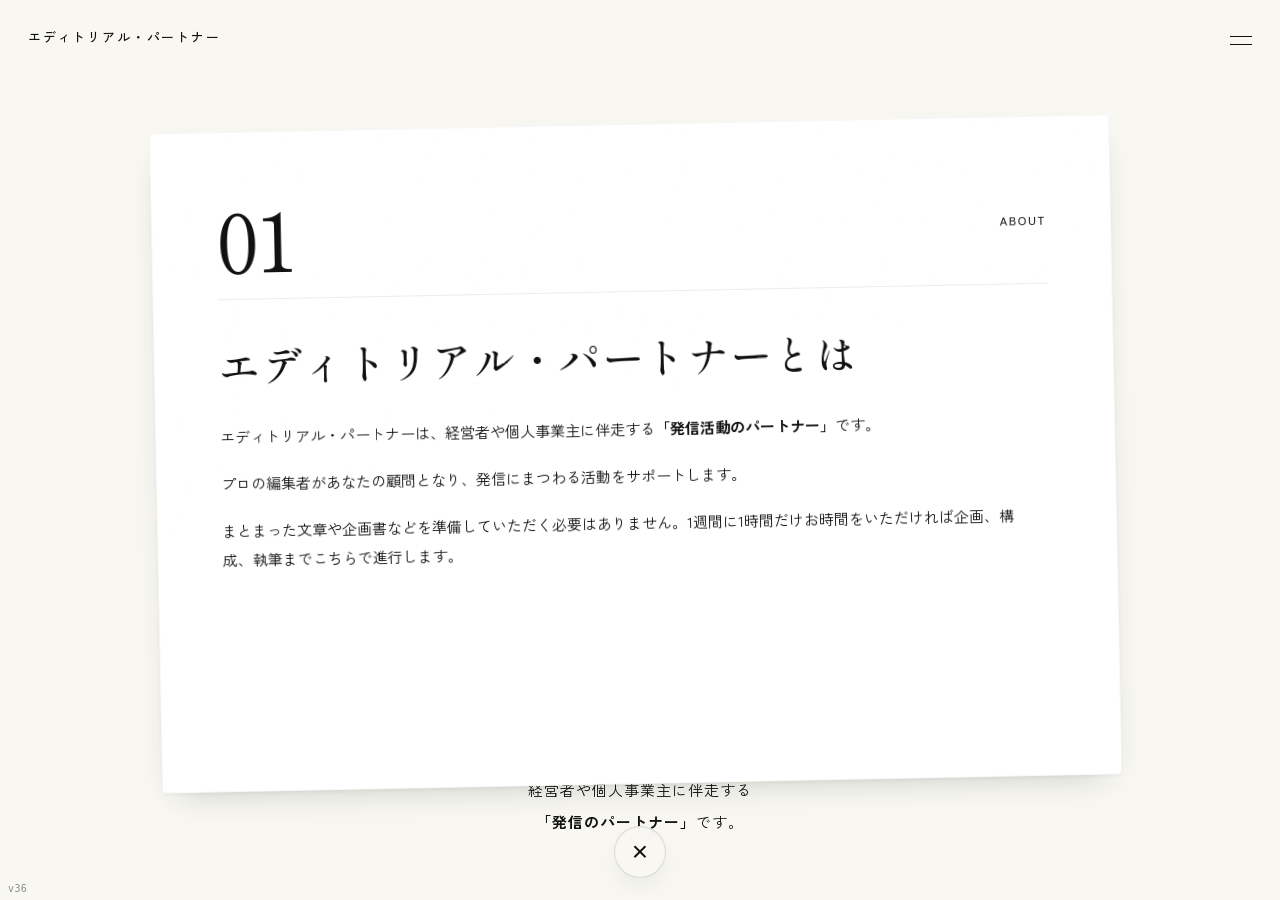
==== index.html @ 1ed0cf38 "Publish the editorial partner site." ====
<!doctype html>
<html lang="ja">
  <head>
    <meta charset="UTF-8" />
    <link rel="icon" type="image/svg+xml" href="./favicon.svg" />
    <meta name="viewport" content="width=device-width, initial-scale=1.0" />
    <meta
      name="description"
      content="エディトリアル・パートナーは、経営者や個人事業主に伴走する発信のパートナーです。企画・構成・執筆まで一緒に進め、ご自身の名義で公開できる記事原稿をつくります。"
    />
    <meta property="og:title" content="エディトリアル・パートナー by 山本勇磨" />
    <meta property="og:site_name" content="エディトリアル・パートナー by 山本勇磨" />
    <meta
      property="og:description"
      content="あなたの視点、あなたの言葉で。エディトリアル・パートナーは、経営者や個人事業主に伴走する発信のパートナーです。"
    />
    <meta property="og:type" content="website" />
    <meta property="og:url" content="https://ymmtyum.github.io/editorial-partner/" />
    <meta property="og:image" content="https://ymmtyum.github.io/editorial-partner/og.png" />
    <meta property="og:image:width" content="1200" />
    <meta property="og:image:height" content="630" />
    <meta name="twitter:card" content="summary_large_image" />
    <link rel="canonical" href="https://ymmtyum.github.io/editorial-partner/" />
    <title>エディトリアル・パートナー by 山本勇磨</title>
    <script>document.documentElement.classList.add("js")</script>
    <link rel="preconnect" href="https://fonts.googleapis.com" />
    <link rel="preconnect" href="https://fonts.gstatic.com" crossorigin />
    <link
      href="https://fonts.googleapis.com/css2?family=Shippori+Mincho:wght@500;600;700&family=Zen+Kaku+Gothic+New:wght@400;500;700&display=swap"
      rel="stylesheet"
    />
    <link rel="stylesheet" href="./styles.css?v=36" />
  </head>
  <body>
    <p class="hero-brand">エディトリアル・パートナー</p>
    <button class="menu-toggle" type="button" aria-label="メニューを開く" aria-haspopup="dialog" aria-expanded="false" aria-controls="site-menu"><span></span><span></span></button>
    <dialog id="site-menu" class="menu-dialog" aria-labelledby="menu-title">
      <div class="menu-heading"><h2 id="menu-title">目次</h2><form method="dialog"><button class="close-button" aria-label="メニューを閉じる" autofocus>×</button></form></div>
      <nav class="index-nav" aria-label="各カードへ移動">
        <a href="#top" class="index-top">トップへ戻る <span aria-hidden="true">↑</span></a>
          <a href="#chapter-about" class="index-link"><span class="index-number">01</span><span>エディトリアル・パートナーとは</span><span aria-hidden="true">↗</span></a>
          <a href="#chapter-why" class="index-link"><span class="index-number">02</span><span>なぜパートナーが必要なの？</span><span aria-hidden="true">↗</span></a>
          <a href="#chapter-cases" class="index-link"><span class="index-number">03</span><span>実際に使っていただきました</span><span aria-hidden="true">↗</span></a>
          <a href="#chapter-voice" class="index-link"><span class="index-number">04</span><span>使ってみてどうでしたか？</span><span aria-hidden="true">↗</span></a>
          <a href="#chapter-process" class="index-link"><span class="index-number">05</span><span>制作の流れ</span><span aria-hidden="true">↗</span></a>
          <a href="#chapter-faq" class="index-link"><span class="index-number">06</span><span>よくある質問</span><span aria-hidden="true">↗</span></a>
          <a href="#chapter-profile" class="index-link"><span class="index-number">07</span><span>プロフィール</span><span aria-hidden="true">↗</span></a>
      </nav>
    </dialog>
    <main>
      <section id="top" class="hero is-active" aria-labelledby="headline" tabindex="-1">
        <h1 id="headline"><span class="headline-line">あなたの<em class="marker-word">視点</em>、</span><span class="headline-line headline-offset">あなたの<em class="marker-word">言葉</em>で。</span></h1>
        <p class="hero-lead">エディトリアル・パートナーは、<br>経営者や個人事業主に伴走する<br><strong>「発信のパートナー」</strong>です。</p>
      </section>
      <nav class="static-index" aria-label="各カードへ移動">
        <a href="#chapter-about">01 エディトリアル・パートナーとは</a>
        <a href="#chapter-why">02 なぜパートナーが必要なの？</a>
        <a href="#chapter-cases">03 実際に使っていただきました</a>
        <a href="#chapter-voice">04 使ってみてどうでしたか？</a>
        <a href="#chapter-process">05 制作の流れ</a>
        <a href="#chapter-faq">06 よくある質問</a>
        <a href="#chapter-profile">07 プロフィール</a>
      </nav>
      <div class="card-stack" aria-live="polite">
      <section id="chapter-about" class="chapter" aria-labelledby="chapter-about-title" tabindex="-1">
        <article class="story-card card-1">
          <div class="card-meta"><span class="card-number">01</span><span>ABOUT</span></div>
          <div class="card-copy">
            <h2 id="chapter-about-title">エディトリアル・パートナーとは</h2>
            <div class="card-content">
              <p>エディトリアル・パートナーは、経営者や個人事業主に伴走する<strong>「発信活動のパートナー」</strong>です。</p>
              <p>プロの編集者があなたの顧問となり、発信にまつわる活動をサポートします。</p>
              <p>まとまった文章や企画書などを準備していただく必要はありません。1週間に1時間だけお時間をいただければ企画、構成、執筆までこちらで進行します。</p>
            </div>
          </div>
        </article>
      </section>
      <section id="chapter-why" class="chapter" aria-labelledby="chapter-why-title" tabindex="-1">
        <article class="story-card">
          <div class="card-meta"><span class="card-number">02</span><span>WHY</span></div>
          <div class="card-copy">
            <h2 id="chapter-why-title">なぜパートナーが必要なの？</h2>
            <div class="card-content">
              <p>編集者としてこれまで、さまざまな書き手や経営者と向き合ってきました。</p>
              <p>そこで感じた発信が続かない一番の原因は、「経験や専門性はあるが、自分にとって当たり前すぎて伝える価値が分からない」という書き手と読み手の<strong>価値観の差分にあるということです。</strong></p>
              <p>エディトリアル・パートナーはあなたに代わって単に手を動かすだけではなく、1人目の読者としてその差分を正しく捉えるところから始めます。</p>
            </div>
          </div>
        </article>
      </section>
      <section id="chapter-cases" class="chapter" aria-labelledby="chapter-cases-title" tabindex="-1">
        <article class="story-card">
          <div class="card-meta"><span class="card-number">03</span><span>WORKS</span></div>
          <div class="card-copy">
            <h2 id="chapter-cases-title">実際に使っていただきました</h2>
            <div class="card-content">
              <div class="case-links">
                <a class="case-link" href="https://note.com/nobtaka/n/n914a7ff8e209" target="_blank" rel="noopener noreferrer">
                  <img class="case-image" src="./images/case-iphone-duo.jpg" width="1280" height="670" alt="" loading="lazy" />
                  <span class="case-copy">
                    <span class="case-kicker">note</span>
                    <span class="case-title">UIデザイナー視点で見る「iPhone Duo」｜Nob NUKUI | THE GUILD</span>
                    <span class="case-url">note.com/nobtaka</span>
                  </span>
                </a>
                <a class="case-link" href="https://note.com/nobtaka/n/n50b1b395e227" target="_blank" rel="noopener noreferrer">
                  <img class="case-image" src="./images/case-ipados.jpg" width="1280" height="670" alt="" loading="lazy" />
                  <span class="case-copy">
                    <span class="case-kicker">note</span>
                    <span class="case-title">活用されなかった「iPadOSの努力」。DuoはなぜiOSを選んだのか？｜Nob NUKUI | THE GUILD</span>
                    <span class="case-url">note.com/nobtaka</span>
                  </span>
                </a>
              </div>
              <p>ソフトウェアデザイン会社「株式会社Super LuckyBoy Company」の代表・貫井伸隆さんに、エディトリアル・パートナーを活用いただきました。</p>
            </div>
          </div>
        </article>
      </section>
      <section id="chapter-voice" class="chapter" aria-labelledby="chapter-voice-title" tabindex="-1">
        <article class="story-card">
          <div class="card-meta"><span class="card-number">04</span><span>VOICE</span></div>
          <div class="card-copy">
            <h2 id="chapter-voice-title">使ってみてどうでしたか？</h2>
            <div class="card-content">
              <figure class="voice">
                <div class="voice-person">
                  <img class="voice-photo" src="./images/nukui.jpg" width="1024" height="1024" alt="" />
                  <span>貫井</span>
                </div>
                <blockquote>
                  <p>まじでありがたいし、こちらはインタビューに答えるだけなのが非常に楽。</p>
                  <p>AIには代替え効かないコンテキストの理解などが推しポイント。</p>
                  <p>山本くん自身の人となりも話しやすくてよかった。</p>
                </blockquote>
              </figure>
            </div>
          </div>
        </article>
      </section>
      <section id="chapter-process" class="chapter" aria-labelledby="chapter-process-title" tabindex="-1">
        <article class="story-card">
          <div class="card-meta"><span class="card-number">05</span><span>PROCESS</span></div>
          <div class="card-copy">
            <h2 id="chapter-process-title">制作の流れ</h2>
            <div class="card-content">
        <ol class="steps">
          <li>
            <strong>企画・テーマ整理</strong>
            <span>発信の目的、届けたい相手、どのようなサポートが必要かを整理します。</span>
          </li>
          <li>
            <strong>インタビュー</strong>
            <span>記事1本あたり、1時間のオンライン会議のお時間をいただきます。仕事をしながら思いついた法則や事実、仮説…etc、なんでもお話しください。</span>
          </li>
          <li>
            <strong>構成・執筆</strong>
            <span>記事の制作をいたします。</span>
          </li>
          <li>
            <strong>確認と修正</strong>
            <span>制作物を確認いただき、ご本人の考えとして出せる原稿に整えます。</span>
          </li>
          <li>
            <strong>公開作業</strong>
            <span>効果的なタイミングを狙って、制作したものを公開いたします（ご自身で公開いただくことも可能です）。</span>
          </li>
          <li>
            <strong>分析</strong>
            <span>公開後の読者の反応や、ご自身の感触を次に活かします。世の中に流してみることで生まれる問いや仮説を一緒に汲み上げていきましょう。</span>
          </li>
        </ol>
            </div>
          </div>
        </article>
      </section>
      <section id="chapter-faq" class="chapter" aria-labelledby="chapter-faq-title" tabindex="-1">
        <article class="story-card">
          <div class="card-meta"><span class="card-number">06</span><span>FAQ</span></div>
          <div class="card-copy">
            <h2 id="chapter-faq-title">よくある質問</h2>
            <div class="card-content">
              <details class="faq-item"><summary>動画での発信も対応できますか？</summary><div class="faq-answer"><p><strong>対応できます。</strong>ただし、最初は1人あたりのエンゲージメントが高いnoteやX記事などの長文の発信をおすすめしています。動画は「話し方」「撮り方」「企画性」など、向き合う指標が複雑になるため、まずは長文で自分と向き合う時間を大切にしたいと考えています。長文を経てから動画を始めるのが、時代やアルゴリズムに左右されないチャンネルにする進め方だと考えています。</p></div></details>
              <details class="faq-item"><summary>発信できるネタがあるか不安です。</summary><div class="faq-answer"><p><strong>気にしないでください。</strong>パートナーが一緒になって探します。最近やった仕事、休みの日の過ごし方、買おうか迷っている物や恋愛相談など、他愛もない話にもあなたらしさは必ず詰まっています。</p></div></details>
              <details class="faq-item"><summary>話すのが得意でなくても大丈夫ですか？</summary><div class="faq-answer"><p><strong>順序立てて話す必要はありません。</strong>質問に答えながら、具体的な出来事や考えを少しずつ共有していただければ大丈夫です。手元のメモや資料も使えます。</p></div></details>
              <details class="faq-item"><summary>会社のアカウントでも対応できますか？</summary><div class="faq-answer"><p><strong>対応できますが、なるべく個人名義のアカウントをおすすめしています。</strong>ご本人の経験や考えをもとに原稿を作り、内容と表現を確認いただきます。編集協力の表記などは、掲載先の方針も踏まえて事前に相談します。</p></div></details>
              <details class="faq-item"><summary>書きかけの原稿があっても頼めますか？</summary><div class="faq-answer"><p><strong>はい、可能です。</strong>原稿やメモを見せていただき、どこを残し、どこを掘り下げるとよいかを考えます。</p></div></details>
              <details class="faq-item"><summary>クレジット表記は必須ですか？</summary><div class="faq-answer"><p>必須ではありません。こちらから強要したり、推奨することは一切いたしません。</p></div></details>
              <details class="faq-item"><summary>原稿の修正や加筆はできますか？</summary><div class="faq-answer"><p><strong>もちろん問題ありません。</strong>お話いただいた内容をもとに作るので、話しきれなかったことや、ニュアンスのずれは起きます。修正・加筆はむしろ大歓迎です。</p></div></details>
              <details class="faq-item"><summary>著作権はどこに帰属しますか？</summary><div class="faq-answer"><p><strong>すべてご本人に帰属します。</strong>制作物の著作権も料金に含まれており、公開後パートナー側は一切の著作権を所有いたしません。</p></div></details>
              <details class="faq-item"><summary>AIは使いますか？</summary><div class="faq-answer"><p><strong>制作補助に使う場合があります。</strong>主な用途は、対話データを読みやすくする処理と、仕上げた記事の誤字や脱字のチェックです。</p><p>使用するAI・ツールは、入力した情報を再学習しないよう設定します。取材内容や未公開資料の扱い、利用できないツールなどに条件がある場合は、着手前に確認し、その条件に合わせて進めます。</p></div></details>
              <details class="faq-item"><summary>代行は、読者を騙すことになりませんか？</summary><div class="faq-answer"><p>ご本人の言葉で語ったことをもとに書き上げ、公開するかどうかの最終判断はご本人にしていただきます。意図しない表現や、知らない間の公開が起きないよう配慮しています。私たちは、制作で時間がかかる「最初の形づくり」を伴走しながら手伝うもので、すべての権利はご本人にあります。代行を使っている事実だけで読者を騙すことではないと考えます。制作に関わった者を明確にするため、編集協力としてクレジットを入れていただくのはまったく問題ありません。</p></div></details>
            </div>
          </div>
        </article>
      </section>
      <section id="chapter-profile" class="chapter" aria-labelledby="chapter-profile-title" tabindex="-1">
        <article class="story-card card-8">
          <div class="card-meta"><span class="card-number">07</span><span>PROFILE</span></div>
          <div class="card-copy">
            <h2 id="chapter-profile-title">プロフィール</h2>
            <div class="card-content">
              <div class="profile">
                <img class="profile-photo" src="./images/profile.jpg" width="1023" height="1024" alt="山本勇磨" />
                <div>
                  <h3>山本勇磨</h3>
                  <p>1996年生まれ。テックメディア「ギズモード・ジャパン」の編集者として入社後、動画事業の立ち上げなどを経て独立。2021年〜フリー編集者・動画ディレクター。</p>
                </div>
              </div>
            </div>
          </div>
        </article>
      </section>
      </div>
    </main>
    <button class="back-top" type="button" aria-label="トップへ戻る" aria-hidden="true" tabindex="-1">×</button>
    <span class="build-tag" aria-hidden="true">v36</span>
    <script src="./main.js?v=36" defer></script>
  </body>
</html>
---- styles.css ----
:root {
  --ink: #111111;
  --muted: #6a7069;
  --paper: #f8f7f2;
  --line: #dedfd5;
  --accent: #d5e48f;
  --font-display: "Shippori Mincho", "Hiragino Mincho ProN", serif;
  --font-body: "Zen Kaku Gothic New", "Hiragino Sans", sans-serif;
}
*, *::before, *::after { box-sizing: border-box; }
html { height: 100%; }
body { margin: 0; color: var(--ink); background: var(--paper); font-family: var(--font-body); -webkit-font-smoothing: antialiased; }
button, a { -webkit-tap-highlight-color: transparent; }
button { font: inherit; color: inherit; cursor: pointer; }
a { color: inherit; text-underline-offset: .25em; }
button:focus-visible, a:focus-visible, [tabindex]:focus-visible { outline: 2px solid #4b6338; outline-offset: 5px; }

html.js, html.js body { height: 100%; overflow: hidden; overscroll-behavior: none; }
html:has(dialog[open]) { overflow: hidden; }
main { position: fixed; inset: 0; height: 100dvh; overflow: hidden; }
.hero, .chapter { position: absolute; inset: 0; height: 100%; min-height: 0; overflow-y: auto; overscroll-behavior: contain; visibility: hidden; pointer-events: none; }
.hero.is-active, .chapter.is-active { visibility: visible; z-index: 1; }
/* Keep the wheel/touch hit target on the stationary deck between card changes. */
main { touch-action: auto; }
.hero, .chapter { pointer-events: none; scrollbar-width: none; }
.hero::-webkit-scrollbar, .chapter::-webkit-scrollbar { display: none; }
.is-active a, .is-active button, .is-active summary { pointer-events: auto; }
.hero.is-leaving, .chapter.is-leaving { z-index: 2; }
.hero.is-leaving, .chapter.is-leaving { visibility: visible; pointer-events: none; }
.hero:focus, .chapter:focus { outline: none; }
.hero { display: grid; place-items: center; padding: 0; }
.hero h1 { display: flex; flex-direction: row-reverse; gap: .32em; margin: 0; font-family: var(--font-display); font-size: clamp(34px, 6.4svh, 72px); font-weight: 700; line-height: 1.4; letter-spacing: .1em; }
.hero h1 > .headline-line { writing-mode: vertical-rl; text-orientation: mixed; white-space: nowrap; }
.hero-brand { position: fixed; z-index: 40; top: max(28px, env(safe-area-inset-top)); left: max(28px, env(safe-area-inset-left)); margin: 0; font: 500 13px/1.4 var(--font-body); letter-spacing: .14em; pointer-events: none; }
.hero-lead { position: absolute; left: 50%; bottom: max(36px, 7vh); width: max-content; max-width: calc(100% - 56px); margin: 0; transform: translateX(-50%); text-align: center; font-size: clamp(12px, 1.25vw, 15px); line-height: 2.1; letter-spacing: .07em; color: #111; }
.hero-lead strong { color: var(--ink); font-weight: 700; }
.menu-toggle { position: fixed; top: max(24px, env(safe-area-inset-top)); right: max(28px, env(safe-area-inset-right)); z-index: 40; width: 32px; height: 32px; display: flex; flex-direction: column; align-items: flex-end; justify-content: center; gap: 7px; padding: 0; border: 0; border-radius: 0; background: transparent; }
.menu-toggle span { width: 22px; height: 1px; background: var(--ink); transition: width .3s ease-in-out; }
.menu-toggle:hover { background: transparent; }
.menu-toggle:hover span:last-child { width: 15px; }
.chapter, .rising-slot { display: grid; justify-items: center; align-items: safe center; padding: 90px clamp(24px, 7vw, 100px); }
.story-card { --card-color: #fff; position: relative; display: flex; flex-direction: column; width: min(100%, 960px); height: min(660px, calc(100svh - 180px)); min-height: 0; padding: clamp(28px, 5vw, 66px) clamp(28px, 5vw, 66px) 22px; border: 1px solid #2d342f08; border-radius: 2px 3px 5px 2px; background: linear-gradient(165deg, #ffffff38, transparent 45%), var(--card-color); box-shadow: 0 2px 3px #2d342f0a, 0 14px 34px -18px #2d342f45; transform-origin: 50% 30%; }
.card-meta { display: flex; justify-content: space-between; align-items: center; gap: 20px; font: 11px/1.2 Arial, sans-serif; letter-spacing: .15em; }
.card-number { font: 300 clamp(48px, 7vw, 82px)/1 var(--font-display); letter-spacing: -.04em; }
.card-copy { width: 100%; flex: 1; min-height: 0; margin: 18px 0 0; padding: 14px 14px 0 0; overflow-y: auto; overscroll-behavior: contain; scrollbar-width: thin; scrollbar-color: #89908566 transparent; }
.card-copy::-webkit-scrollbar { width: 5px; }
.card-copy::-webkit-scrollbar-track { background: transparent; }
.card-copy::-webkit-scrollbar-thumb { border-radius: 10px; background: #89908566; }
.chapter.is-active .card-copy { pointer-events: auto; touch-action: pan-y; -webkit-overflow-scrolling: touch; }
.card-copy h2 { margin: 0 0 24px; font: 500 clamp(25px, 3.2vw, 43px)/1.6 var(--font-display); letter-spacing: .04em; overflow-wrap: anywhere; }
.card-content { font-size: 15px; line-height: 1.95; color: #111; }
.card-content p { margin: 0 0 18px; }
.card-content p:last-child { margin-bottom: 0; }
.card-content h3 { margin: 0 0 12px; font-size: 18px; line-height: 1.6; color: var(--ink); }
.card-credit { padding-top: 20px; border-top: 1px solid #2d342f25; font: 10px/1.6 Arial, sans-serif; letter-spacing: .08em; color: var(--muted); }
.menu-dialog { position: fixed; inset: 0 0 0 auto; margin: 0; width: min(560px, 100%); height: 100dvh; max-height: 100dvh; max-width: 100%; padding: clamp(24px, 4vw, 48px); color: var(--ink); border: 0; background: var(--paper); overflow-y: auto; overscroll-behavior: contain; }
.menu-dialog[open] { animation: menu-in .38s cubic-bezier(.16,.84,.32,1) both; }
.menu-dialog::backdrop { background: #27302755; backdrop-filter: blur(7px); animation: menu-backdrop .32s ease-out both; }
.menu-dialog[open] .index-nav a { animation: menu-card .52s cubic-bezier(.16,.84,.32,1) both; }
.menu-dialog[open] .index-nav a:nth-child(1) { animation-delay: 40ms; }
.menu-dialog[open] .index-nav a:nth-child(2) { animation-delay: 80ms; }
.menu-dialog[open] .index-nav a:nth-child(3) { animation-delay: 120ms; }
.menu-dialog[open] .index-nav a:nth-child(4) { animation-delay: 160ms; }
.menu-dialog[open] .index-nav a:nth-child(5) { animation-delay: 200ms; }
.menu-dialog[open] .index-nav a:nth-child(6) { animation-delay: 240ms; }
.menu-dialog[open] .index-nav a:nth-child(7) { animation-delay: 280ms; }
.menu-dialog[open] .index-nav a:nth-child(8) { animation-delay: 320ms; }
.menu-heading { display: flex; align-items: center; justify-content: space-between; gap: 24px; margin-bottom: 30px; }
.menu-heading h2 { margin: 0; font: 500 23px var(--font-display); }
.menu-heading form { margin: 0; }
.index-nav { display: grid; }
.index-nav a { text-decoration: none; }
.index-top { display: flex; justify-content: space-between; padding: 14px 0 24px; font-size: 12px; color: var(--muted); }
.index-link { display: grid; grid-template-columns: 26px 1fr 18px; gap: 14px; align-items: center; padding: 20px 0; border-top: 1px solid var(--line); font-size: 14px; line-height: 1.7; transition: background .25s ease-in-out; }
.index-link:hover, .index-link[aria-current="location"] { background: #e9ece280; }
.index-number { font: 11px Arial, sans-serif; color: var(--muted); }
@keyframes menu-in { from { transform: translateX(18px); } to { transform: none; } }
@keyframes menu-backdrop { from { opacity: 0; } to { opacity: 1; } }
@keyframes menu-card { from { opacity: 0; transform: translateY(22px); } to { opacity: 1; transform: none; } }
.close-button { display: grid; place-items: center; border: 1px solid var(--line); background: transparent; border-radius: 50%; width: 38px; height: 38px; font: 27px/1 Arial, sans-serif; transition: background .2s, transform .2s; }
.close-button:hover { background: var(--accent); transform: rotate(90deg); }
.profile { display: grid; grid-template-columns: 120px 1fr; gap: 24px; align-items: start; }
.voice { display: grid; grid-template-columns: 72px 1fr; gap: 18px; align-items: start; margin: 8px 0 0; }
.voice-person { display: flex; flex-direction: column; align-items: center; gap: 8px; }
.voice-photo { width: 72px; height: 72px; border-radius: 50%; object-fit: cover; object-position: center 18%; }
.voice-person span { font-size: 11px; letter-spacing: .14em; }
.voice blockquote { position: relative; margin: 36px 0 0; padding: 18px 20px; background: #eef0e6; border-radius: 18px; }
.voice blockquote::before { content: ""; position: absolute; top: 22px; left: -7px; width: 16px; height: 16px; background: #eef0e6; transform: rotate(45deg); }
.voice blockquote p { margin: 0 0 14px; }
.voice blockquote p:last-child { margin-bottom: 0; }
.text-large { margin-bottom: clamp(28px, 5vh, 52px) !important; font: 600 clamp(27px, 4vw, 50px)/1.55 var(--font-display); letter-spacing: .04em; color: var(--ink); }
.text-small { font-size: 12px; line-height: 1.9; color: var(--muted); }
.statement-list { display: grid; grid-template-columns: repeat(2, minmax(0, 1fr)); border-top: 1px solid var(--line); }
.statement-list p { margin: 0; padding: 18px 18px 18px 0; border-bottom: 1px solid var(--line); }
.statement-list p:nth-child(odd) { padding-right: 24px; }
.statement-list p:nth-child(even) { padding-left: 24px; border-left: 1px solid var(--line); }
.article-examples { display: grid; grid-template-columns: repeat(3, minmax(0, 1fr)); gap: 14px; counter-reset: example; }
.article-examples p { counter-increment: example; position: relative; min-height: 190px; margin: 0; padding: 54px 20px 20px; border: 1px solid var(--line); background: #f6f6f2; }
.article-examples p::before { content: "0" counter(example); position: absolute; top: 18px; left: 20px; font: 11px/1 Arial, sans-serif; letter-spacing: .14em; color: var(--muted); }
.plus-alpha { margin-top: 28px !important; padding: 18px 20px; border: 1px dashed #7f887d; font-family: var(--font-display); }
.resource-list { margin-bottom: 32px; font-size: clamp(16px, 2vw, 22px); line-height: 1.75; }
.resource-list sup { font-size: .65em; }
.note-text { padding-top: 24px; border-top: 1px solid var(--line); }
.numbered { padding-left: 22px; }
.numbered li { margin-bottom: 16px; }
.case-links { display: grid; grid-template-columns: 1fr 1fr; gap: 12px; margin-bottom: 26px; }
.case-links .case-link { grid-template-columns: 1fr; }
.case-link { display: grid; grid-template-columns: minmax(170px, .8fr) minmax(0, 1.2fr); background: #e9ece2; border: 1px solid var(--line); border-radius: 3px; overflow: hidden; text-decoration: none; transition: border-color 160ms ease-in-out, transform 160ms ease-in-out; }
.case-link:hover { border-color: #778554; transform: translateY(-2px); }
.case-image { display: block; width: 100%; height: 100%; min-height: 150px; object-fit: cover; }
.case-copy { display: grid; align-content: center; gap: 8px; padding: 20px; }
.case-kicker, .case-url { font-size: 11px; color: var(--muted); }
.case-title { font-weight: 700; line-height: 1.6; }
.callout { display: flex; gap: 12px; padding: 18px; background: #eeefe6; }
.steps { padding: 0; list-style: none; counter-reset: step; }
.steps li { display: grid; grid-template-columns: 30px 1fr; gap: 2px 16px; counter-increment: step; padding: 14px 0; border-bottom: 1px solid var(--line); }
.steps li::before { content: counter(step, decimal-leading-zero); grid-row: span 2; color: #778554; font-size: 12px; }
.steps span { grid-column: 2; }
summary { cursor: pointer; }
summary:focus-visible { outline: 2px solid #4b6338; outline-offset: 5px; }
.faq-item { border-top: 1px solid #2d342f25; }
.faq-item:last-child { border-bottom: 1px solid #2d342f25; }
.faq-item summary { position: relative; padding: 20px 38px 20px 0; list-style: none; font-weight: 500; color: var(--ink); line-height: 1.7; }
.faq-item summary::-webkit-details-marker { display: none; }
.faq-item summary::after { content: "+"; position: absolute; top: 20px; right: 4px; font: 24px/1.2 Arial, sans-serif; }
.faq-item[open] summary::after { content: "−"; }
.faq-item summary:hover { color: #557040; }
.faq-answer { padding: 0 24px 24px 0; }
@supports (interpolate-size: allow-keywords) {
  .faq-item { interpolate-size: allow-keywords; }
  .faq-item::details-content { height: 0; overflow: clip; opacity: 0; transition: height 260ms ease-in-out, opacity 180ms ease-in-out; }
  .faq-item[open]::details-content { height: auto; opacity: 1; }
}

@media (max-width: 600px) {
  .hero { padding: 0; }
  .hero h1 { font-size: clamp(30px, 5.8svh, 52px); }
  .hero-lead { font-size: 12px; letter-spacing: .025em; }
  .menu-toggle { top: max(18px, env(safe-area-inset-top)); right: max(18px, env(safe-area-inset-right)); width: 32px; height: 32px; }
  .chapter, .rising-slot { padding: 82px 20px 40px; }
  .story-card { height: calc(100svh - 122px); min-height: 0; padding: 28px; }
  .card-copy { margin: 14px 0; padding: 12px 10px 12px 0; }
  .card-copy h2 { font-size: clamp(24px, 6.5vw, 32px); margin-bottom: 20px; }
  .card-content { font-size: 13px; }
  .menu-dialog { padding-top: max(24px, env(safe-area-inset-top)); padding-bottom: max(24px, env(safe-area-inset-bottom)); }
  .index-link { padding: 17px 0; font-size: 13px; }
  .profile { grid-template-columns: 1fr; }
  .case-link { grid-template-columns: 1fr; }
  .case-links { gap: 8px; }
  .case-image { aspect-ratio: 1.91 / 1; min-height: 0; }
  .case-copy { gap: 4px; padding: 10px; }
  .case-title { font-size: 11px; line-height: 1.45; }
  .statement-list, .article-examples { grid-template-columns: 1fr; }
  .statement-list p:nth-child(even) { padding-left: 0; border-left: 0; }
  .article-examples p { min-height: 0; }
}
@media (max-height: 540px) and (min-width: 601px) {
  .hero { padding: 0; }
  .hero h1 { font-size: clamp(24px, 6svh, 36px); }
  .hero-lead { text-align: center; font-size: 12px; }
}
@media (max-width: 600px) and (max-height: 760px) {
  .chapter, .rising-slot { padding: 70px 20px 24px; }
  .story-card { height: calc(100svh - 94px); min-height: 0; padding: 24px; }
  .card-number { font-size: 44px; }
  .card-copy { margin: 12px 0; padding: 10px 8px 10px 0; }
  .card-copy h2 { font-size: clamp(22px, 6vw, 28px); line-height: 1.5; margin-bottom: 18px; }
  .card-content { font-size: 13px; line-height: 1.85; }
}
@media (prefers-reduced-motion: reduce) {
  *, *::before, *::after { animation-duration: 0.01ms; transition-duration: 0.01ms; }
}

/* Lift the memo from the page while it follows the hand. */
main:has(.chapter.is-active) { cursor: grab; }
main.is-dragging { cursor: grabbing; user-select: none; }
/* Elevate only while the finger is holding. Do not transition on release —
   otherwise the shadow snaps after the slide-up has already settled. */
.story-card.is-held { box-shadow: 0 6px 10px #2d342f0a, 0 28px 52px -16px #2d342f50; }
main.is-dragging:not(.is-settling) .story-card { transition: box-shadow .15s ease-out; }
.story-card::before { content: ""; position: absolute; left: 1px; right: 1px; top: 0; height: 1px; background: #ffffff9c; pointer-events: none; }
.card-meta { padding-bottom: 20px; border-bottom: 1px solid #2d342f18; }
.card-meta-actions { display: flex; align-items: center; gap: 14px; }
.align-stack { padding: 7px 12px; border: 1px solid #2d342f40; border-radius: 999px; background: transparent; font: 500 10px/1 var(--font-body); letter-spacing: .05em; transition: color 140ms ease-in-out, background 140ms ease-in-out, transform 140ms ease-in-out; }
.align-stack:hover { color: #fff; background: var(--ink); transform: translateY(-1px); }
.is-active a, .is-active button, .is-active summary { cursor: pointer; }

/* Staggered vertical lettering, with two fast, rough marker strokes. */
.hero h1 { padding-bottom: .8em; }
.profile-photo { width: 120px; height: 150px; object-fit: cover; object-position: center 18%; border-radius: 3px; }
.marker-word { position: relative; isolation: isolate; font-style: normal; }
.marker-word::before, .marker-word::after { content: ""; position: absolute; z-index: -1; pointer-events: none; background: #bfda54; transform-origin: top; }
.marker-word::before { top: -.04em; bottom: -.07em; right: .07em; width: .56em; opacity: .8; transform: rotate(-5deg); clip-path: polygon(8% 2%, 74% 0, 100% 3%, 83% 24%, 96% 45%, 79% 68%, 94% 96%, 54% 100%, 0 97%, 14% 73%, 2% 48%, 17% 25%); }
.marker-word::after { top: .03em; bottom: -.02em; right: -.04em; width: .15em; opacity: .5; transform: rotate(-3deg); clip-path: polygon(0 3%, 76% 0, 100% 28%, 60% 55%, 90% 93%, 20% 100%, 0 69%); }
.hero.is-active .marker-word::before, .hero.is-active .marker-word::after { animation: marker-swish 180ms cubic-bezier(.2,.8,.3,1) 100ms both; }
.headline-offset { transform: translateY(.8em); }
.hero.is-active .headline-offset .marker-word::before, .hero.is-active .headline-offset .marker-word::after { animation-delay: 230ms; }
@keyframes marker-swish { from { scale: 1 0; } to { scale: 1 1; } }
.hero-footer { position: absolute; left: max(28px, env(safe-area-inset-left)); right: max(28px, env(safe-area-inset-right)); bottom: max(24px, env(safe-area-inset-bottom)); display: flex; align-items: flex-end; justify-content: space-between; gap: 20px; }
.hero-credit { margin: 0; max-width: 250px; font: 10px/1.6 Arial, sans-serif; letter-spacing: .07em; color: var(--muted); text-align: left; }
.social-links { display: flex; gap: 26px; flex-shrink: 0; }
.social-links a { display: inline-flex; align-items: center; gap: 8px; padding: 10px 0; font: 13px Arial, sans-serif; text-decoration: none; }
.social-links a:hover { text-decoration: underline; text-underline-offset: 5px; }
main.is-dragging { -webkit-user-select: none; }
@media (max-width: 600px) {
  .hero-footer { left: 20px; right: 20px; bottom: max(20px, env(safe-area-inset-bottom)); gap: 16px; }
  .hero-credit { max-width: 175px; font-size: 9px; }
  .social-links { gap: 18px; }
  .social-links a { font-size: 12px; }
}

/* The top page stays beneath the card deck and is revealed when a card is
   physically moved aside. */
.build-tag { position: fixed; left: 8px; bottom: 6px; z-index: 30; font: 10px/1 ui-monospace, monospace; letter-spacing: .04em; color: #8a9088; pointer-events: none; }
[hidden] { display: none !important; }
.hero {
  z-index: 0 !important;
  visibility: visible;
  pointer-events: none;
  opacity: 1;
  overflow: hidden;
  will-change: opacity;
}
body[data-view="top"] .hero { pointer-events: auto; }
.chapter { z-index: 2; will-change: transform; }
.card-stack { position: absolute; inset: 0; z-index: 2; pointer-events: none; transform: translate(var(--bundle-x, 0px), var(--bundle-y, 0px)) rotate(var(--bundle-rot, 0deg)); transform-origin: 50% 55%; will-change: transform; }
.card-stack.is-held { transform: translate(var(--bundle-x, 0px), calc(var(--bundle-y, 0px) - 16px)) rotate(var(--bundle-rot, 0deg)) scale(1.012); }
.card-stack.is-morph-source { opacity: 0; }
.chapter { z-index: var(--stack-level, 1); }
.chapter.is-active, .chapter.is-stacked, .chapter.is-preview, .chapter.is-leaving { visibility: visible; }
.chapter.is-active, .chapter.is-preview, .chapter.is-leaving { z-index: var(--stack-level, 1) !important; }
.chapter.is-preview { pointer-events: none; }
.chapter.is-stacked { pointer-events: none; overflow: hidden; }
.chapter { --rest-x: var(--stack-x, 0px); --rest-y: var(--stack-y, 0px); --rest-angle: var(--stack-angle, 0deg); }
.chapter.is-neat { --rest-x: 0px; --rest-y: 0px; --rest-angle: 0deg; }
.chapter.is-neat.is-preview { --rest-x: 0px; --rest-y: 0px; --rest-angle: 0deg; }
.chapter.is-preview:not(.is-neat) { --rest-x: var(--stack-x, 0px); --rest-y: var(--stack-y, 0px); --rest-angle: var(--stack-angle, 0deg); }
.rising-slot { position: fixed; inset: 0; z-index: 6; pointer-events: none; }
.chapter.is-active .story-card,
.chapter.is-stacked .story-card,
.chapter.is-preview .story-card,
.rising-slot .story-card {
  transform: translate(calc(var(--rest-x, 0px) + var(--drag-x, 0px)), calc(var(--rest-y, 0px) + var(--drag-y, 0px))) rotate(var(--rest-angle, 0deg));
}
.chapter.is-sheet { padding: max(32px, env(safe-area-inset-top)) 28px max(32px, env(safe-area-inset-bottom)); }
.story-card.sheet { width: min(680px, 100%); height: auto; min-height: 0; padding: 0; border: 0; border-radius: 0; background: transparent; box-shadow: none; }
.story-card.sheet .card-copy { overflow: visible; margin: 0; padding: 0; }
.sheet-kicker { margin: 0 0 12px; font: 11px/1 Arial, sans-serif; letter-spacing: .16em; color: var(--muted); }
.chapter.is-stacked:not(.is-sheet) .story-card { box-shadow: 0 2px 4px #2d342f12, 0 18px 38px -21px #2d342f66; }
.chapter.is-sheet.is-active .story-card,
.chapter.is-sheet.is-preview .story-card { box-shadow: none; }
main.is-dragging .card-stack,
main.is-settling .story-card { transition: none; }
.story-card { will-change: transform; }
.menu-toggle { transition: opacity 140ms ease-in-out, transform 140ms ease-in-out, background .3s ease-in-out; }
.tile-toggle {
  position: fixed;
  right: max(28px, env(safe-area-inset-right));
  bottom: max(26px, env(safe-area-inset-bottom));
  z-index: 12;
  width: 64px;
  height: 64px;
  display: grid;
  grid-template-columns: repeat(3, 8px);
  grid-template-rows: repeat(3, 8px);
  place-content: center;
  gap: 4px;
  padding: 0;
  border: 1px solid #2d342f26;
  border-radius: 50%;
  background: #f8f7f2e8;
  box-shadow: 0 10px 30px -18px #2d342f80;
  backdrop-filter: blur(10px);
  transition: transform 160ms ease-in-out, background 160ms ease-in-out;
}
.tile-toggle span { width: 8px; height: 8px; background: var(--ink); border-radius: 1px; }
.tile-toggle:hover { transform: scale(1.06); background: var(--accent); }
.back-top {
  position: fixed;
  left: 50%;
  bottom: max(22px, env(safe-area-inset-bottom));
  z-index: 40;
  width: 52px;
  height: 52px;
  display: grid;
  place-items: center;
  padding: 0;
  border: 1px solid #2d342f26;
  border-radius: 50%;
  background: #f8f7f2e8;
  box-shadow: 0 10px 30px -18px #2d342f80;
  backdrop-filter: blur(10px);
  font: 28px/1 Arial, sans-serif;
  transform: translateX(-50%);
  opacity: 0;
  pointer-events: none;
  transition: opacity 220ms ease-in-out, background 160ms ease-in-out;
}
.back-top.is-shown { opacity: 1; pointer-events: auto; }
.back-top:hover { background: var(--accent); }

.tile-view {
  position: fixed;
  inset: 0;
  z-index: 11;
  padding: clamp(28px, 5vw, 64px);
  color: var(--ink);
  background: #f3f2ecf5;
  backdrop-filter: blur(14px);
  overflow-y: auto;
  overscroll-behavior: contain;
  opacity: 0;
}
.tile-view.is-active { opacity: 1; }
.tile-view.is-morphing { background: #f3f2ec; backdrop-filter: none; }
.tile-header {
  display: flex;
  align-items: flex-start;
  justify-content: space-between;
  gap: 24px;
  width: min(1180px, 100%);
  margin: 0 auto clamp(26px, 5vh, 56px);
}
.tile-header p { margin: 0 0 8px; font: 10px/1 Arial, sans-serif; letter-spacing: .18em; color: var(--muted); }
.tile-header h2 { margin: 0; font: 600 clamp(26px, 3vw, 42px)/1.3 var(--font-display); }
.tile-close {
  display: grid;
  place-items: center;
  flex: 0 0 auto;
  width: 44px;
  height: 44px;
  padding: 0 0 3px;
  border: 1px solid var(--line);
  border-radius: 50%;
  background: #f8f7f2;
  font: 28px/1 Arial, sans-serif;
  transition: transform 160ms ease-in-out, background 160ms ease-in-out;
}
.tile-close:hover { transform: rotate(90deg); background: var(--accent); }
.tile-grid {
  display: grid;
  grid-template-columns: repeat(4, minmax(0, 1fr));
  gap: clamp(12px, 2vw, 24px);
  width: min(1180px, 100%);
  margin: 0 auto;
}
.tile-card {
  --tile-color: #fff;
  position: relative;
  display: flex;
  flex-direction: column;
  justify-content: space-between;
  aspect-ratio: 4 / 5;
  min-height: 190px;
  padding: clamp(18px, 2.4vw, 30px);
  border: 1px solid #2d342f0b;
  border-radius: 2px 3px 5px 2px;
  color: var(--ink);
  background: linear-gradient(155deg, #ffffff50, transparent 48%), var(--tile-color);
  box-shadow: 0 2px 3px #2d342f09, 0 14px 30px -22px #2d342f60;
  text-align: left;
  transition: transform 170ms ease-in-out, box-shadow 170ms ease-in-out;
}
.tile-card:hover { transform: translateY(-7px) rotate(-.5deg); box-shadow: 0 18px 34px -20px #2d342f75; }
.tile-card { --tile-angle: 0deg; aspect-ratio: 1; min-height: 0; padding: 0; overflow: hidden; transform: rotate(var(--tile-angle)); transform-origin: center center; }
.tile-view.is-morphing .tile-card { transition: none; box-shadow: none; }
.tile-card .tile-face { position: absolute; left: 50%; top: 0; width: var(--face-w, 100%); height: var(--face-h, 100%); max-width: none; min-height: 0; transform: translateX(-50%); transform-origin: center top; pointer-events: none; box-shadow: none; }
.tile-card:hover { transform: translateY(-7px) rotate(calc(var(--tile-angle) - .5deg)); }
.tile-card > .card-meta { width: 100%; flex: 0 0 auto; padding-bottom: clamp(10px, 1.5vw, 18px); }
.tile-card .card-number { font-size: clamp(24px, 3vw, 44px); }
.tile-card-copy { display: flex; align-items: center; flex: 1; width: 100%; min-height: 0; padding-top: clamp(10px, 1.8vw, 20px); }
.tile-heading { font: 500 clamp(13px, 1.45vw, 19px)/1.55 var(--font-display); letter-spacing: .025em; overflow-wrap: anywhere; }

@media (max-width: 800px) {
  .tile-grid { grid-template-columns: repeat(3, minmax(0, 1fr)); }
}
@media (max-width: 600px) {
  .tile-toggle { right: max(18px, env(safe-area-inset-right)); bottom: max(18px, env(safe-area-inset-bottom)); width: 58px; height: 58px; }
  .tile-view { padding: max(24px, env(safe-area-inset-top)) 20px max(28px, env(safe-area-inset-bottom)); }
  .tile-header { margin-bottom: 24px; }
  .tile-grid { gap: 12px; }
  .tile-card { min-height: 0; padding: 13px; }
  .tile-card > .card-meta { padding-bottom: 8px; }
  .tile-card .card-number { font-size: clamp(19px, 6vw, 28px); }
  .tile-card-copy { padding-top: 8px; }
  .tile-heading { font-size: clamp(9px, 2.7vw, 13px); line-height: 1.42; }
  .card-meta-actions { gap: 8px; }
  .card-meta-actions > span:first-child { display: none; }
  .align-stack { padding: 7px 10px; font-size: 9px; }
}

html.js .static-index { display: none; }
.static-index { display: grid; gap: 12px; width: min(100%, 960px); margin: 0 auto 48px; padding: 0 24px 24px; }
.static-index a { color: inherit; }

html:not(.js),
html:not(.js) body { height: auto; overflow: auto; }
html:not(.js) main { position: relative; height: auto; overflow: visible; }
html:not(.js) .hero,
html:not(.js) .chapter { position: relative; inset: auto; height: auto; visibility: visible; pointer-events: auto; overflow: visible; }
html:not(.js) .card-stack { position: relative; inset: auto; }
html:not(.js) .story-card { height: auto; }
html:not(.js) .card-copy { overflow: visible; }
html:not(.js) .menu-toggle,
html:not(.js) .tile-toggle { display: none !important; }
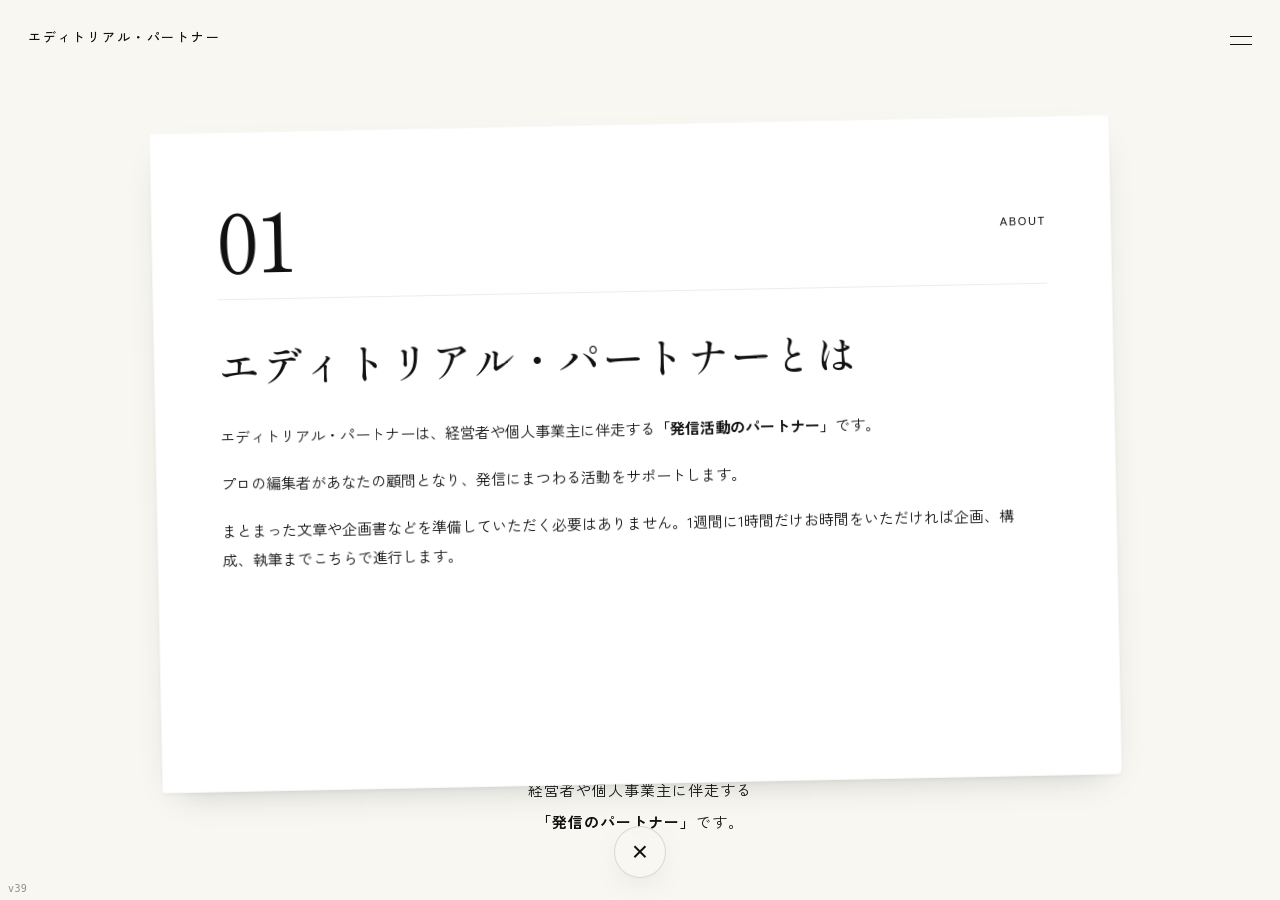
==== commit 7f7ef22b: "Sync published site" ====
--- a/index.html
+++ b/index.html
@@ -29,7 +29,7 @@
       href="https://fonts.googleapis.com/css2?family=Shippori+Mincho:wght@500;600;700&family=Zen+Kaku+Gothic+New:wght@400;500;700&display=swap"
       rel="stylesheet"
     />
-    <link rel="stylesheet" href="./styles.css?v=36" />
+    <link rel="stylesheet" href="./styles.css?v=39" />
   </head>
   <body>
     <p class="hero-brand">エディトリアル・パートナー</p>
@@ -45,6 +45,7 @@
           <a href="#chapter-process" class="index-link"><span class="index-number">05</span><span>制作の流れ</span><span aria-hidden="true">↗</span></a>
           <a href="#chapter-faq" class="index-link"><span class="index-number">06</span><span>よくある質問</span><span aria-hidden="true">↗</span></a>
           <a href="#chapter-profile" class="index-link"><span class="index-number">07</span><span>プロフィール</span><span aria-hidden="true">↗</span></a>
+          <a href="./contact.html" class="index-contact" target="_blank" rel="noopener noreferrer">問い合わせ</a>
       </nav>
     </dialog>
     <main>
@@ -60,6 +61,7 @@
         <a href="#chapter-process">05 制作の流れ</a>
         <a href="#chapter-faq">06 よくある質問</a>
         <a href="#chapter-profile">07 プロフィール</a>
+        <a href="./contact.html" target="_blank" rel="noopener noreferrer">問い合わせ</a>
       </nav>
       <div class="card-stack" aria-live="polite">
       <section id="chapter-about" class="chapter" aria-labelledby="chapter-about-title" tabindex="-1">
@@ -214,7 +216,7 @@
       </div>
     </main>
     <button class="back-top" type="button" aria-label="トップへ戻る" aria-hidden="true" tabindex="-1">×</button>
-    <span class="build-tag" aria-hidden="true">v36</span>
-    <script src="./main.js?v=36" defer></script>
+    <span class="build-tag" aria-hidden="true">v39</span>
+    <script src="./main.js?v=38" defer></script>
   </body>
 </html>
--- a/styles.css
+++ b/styles.css
@@ -65,12 +65,15 @@
 .menu-dialog[open] .index-nav a:nth-child(6) { animation-delay: 240ms; }
 .menu-dialog[open] .index-nav a:nth-child(7) { animation-delay: 280ms; }
 .menu-dialog[open] .index-nav a:nth-child(8) { animation-delay: 320ms; }
+.menu-dialog[open] .index-nav a:nth-child(9) { animation-delay: 360ms; }
 .menu-heading { display: flex; align-items: center; justify-content: space-between; gap: 24px; margin-bottom: 30px; }
 .menu-heading h2 { margin: 0; font: 500 23px var(--font-display); }
 .menu-heading form { margin: 0; }
 .index-nav { display: grid; }
 .index-nav a { text-decoration: none; }
 .index-top { display: flex; justify-content: space-between; padding: 14px 0 24px; font-size: 12px; color: var(--muted); }
+.index-contact { display: flex; padding: 22px 0; border-top: 1px solid var(--line); font-size: 14px; line-height: 1.7; text-decoration: none; }
+.index-contact:hover { background: #e9ece280; }
 .index-link { display: grid; grid-template-columns: 26px 1fr 18px; gap: 14px; align-items: center; padding: 20px 0; border-top: 1px solid var(--line); font-size: 14px; line-height: 1.7; transition: background .25s ease-in-out; }
 .index-link:hover, .index-link[aria-current="location"] { background: #e9ece280; }
 .index-number { font: 11px Arial, sans-serif; color: var(--muted); }
@@ -403,3 +406,23 @@
 html:not(.js) .card-copy { overflow: visible; }
 html:not(.js) .menu-toggle,
 html:not(.js) .tile-toggle { display: none !important; }
+
+.inquiry { position: relative; inset: auto; height: auto; min-height: 100%; overflow: visible; padding: 48px 28px 64px; }
+.inquiry-sheet { width: min(100%, 440px); margin: 0 auto; }
+.inquiry h1 { margin: 0 0 12px; font: 500 32px/1.4 var(--font-display); letter-spacing: .04em; }
+.inquiry-lead { margin: 0 0 28px; font-size: 14px; line-height: 1.9; }
+.inquiry label { display: block; margin: 0 0 18px; font-size: 13px; }
+.inquiry-purpose { margin: 0 0 22px; padding: 0; border: 0; }
+.inquiry-purpose legend { margin: 0 0 10px; font-size: 13px; }
+.inquiry-purpose label { display: flex; align-items: center; gap: 10px; margin: 0 0 10px; }
+.inquiry input, .inquiry textarea { display: block; width: 100%; margin-top: 8px; padding: 8px 0; border: 0; border-bottom: 1px solid var(--line); background: transparent; color: inherit; font: inherit; }
+.inquiry input::placeholder, .inquiry textarea::placeholder { color: var(--muted); }
+.inquiry input:focus-visible, .inquiry textarea:focus-visible { outline: 2px solid #4b6338; outline-offset: 4px; }
+.inquiry-purpose input { width: auto; margin: 0; padding: 0; border: 0; }
+.inquiry textarea { min-height: 160px; padding: 12px; border: 1px solid var(--line); resize: vertical; }
+.inquiry-submit { margin-top: 8px; padding: 10px 22px; border: 1px solid var(--ink); background: transparent; font-size: 14px; }
+.inquiry-submit:hover { background: var(--accent); }
+.inquiry-status { min-height: 3.2em; margin: 16px 0 0; font-size: 13px; line-height: 1.7; }
+.inquiry-close { margin-top: 8px; padding: 0; border: 0; background: transparent; color: var(--muted); font-size: 12px; text-decoration: underline; text-underline-offset: .25em; }
+.inquiry-trap { position: absolute; left: -9999px; top: 0; height: 0; overflow: hidden; }
+.inquiry-frame { position: absolute; width: 0; height: 0; border: 0; }
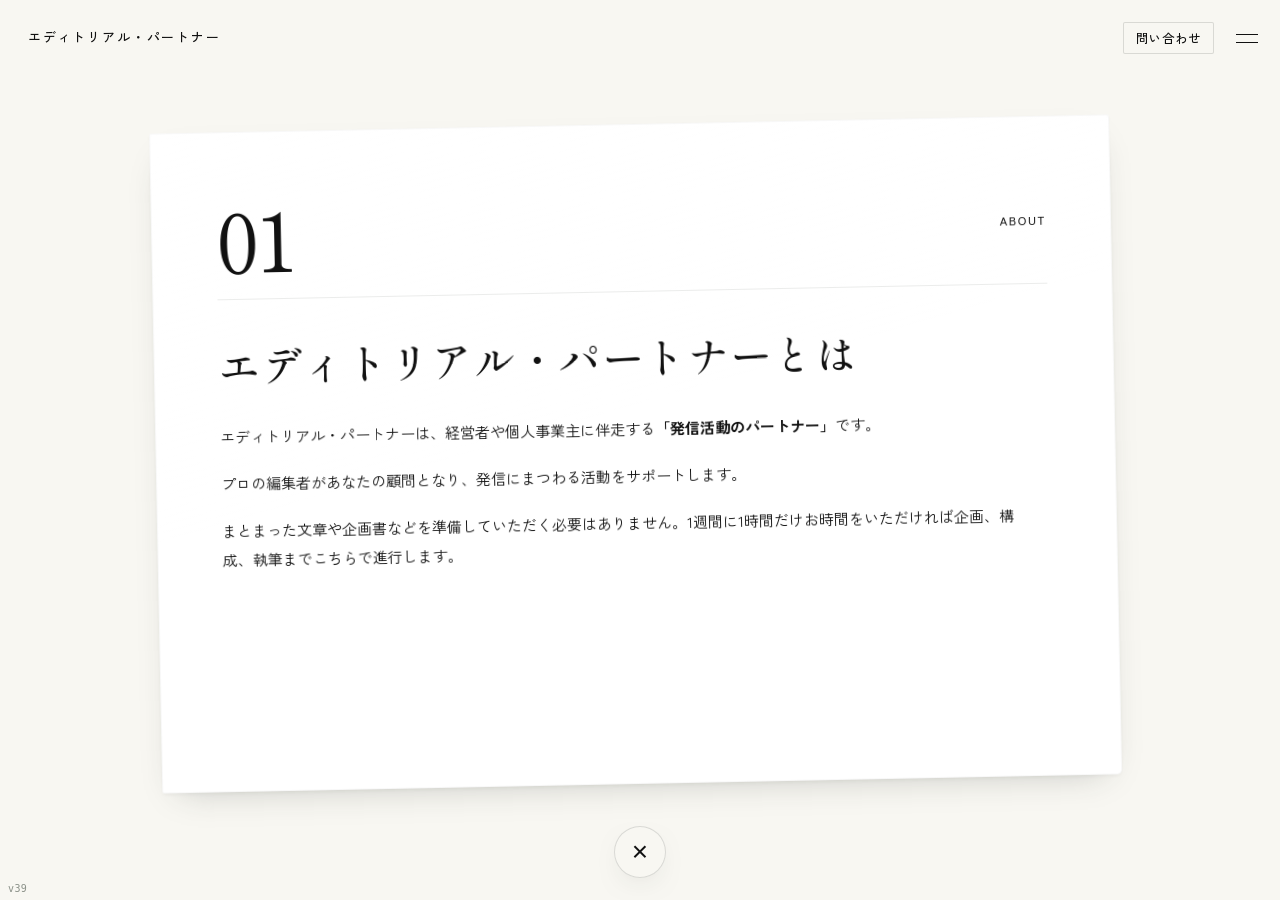
==== commit 6bc13e62: "Sync published site" ====
--- a/index.html
+++ b/index.html
@@ -29,11 +29,14 @@
       href="https://fonts.googleapis.com/css2?family=Shippori+Mincho:wght@500;600;700&family=Zen+Kaku+Gothic+New:wght@400;500;700&display=swap"
       rel="stylesheet"
     />
-    <link rel="stylesheet" href="./styles.css?v=39" />
+    <link rel="stylesheet" href="./styles.css?v=41" />
   </head>
   <body>
     <p class="hero-brand">エディトリアル・パートナー</p>
-    <button class="menu-toggle" type="button" aria-label="メニューを開く" aria-haspopup="dialog" aria-expanded="false" aria-controls="site-menu"><span></span><span></span></button>
+    <div class="corner-actions">
+      <a class="corner-inquiry inquiry-open" href="./contact.html" target="_blank" rel="noopener noreferrer">問い合わせ</a>
+      <button class="menu-toggle" type="button" aria-label="メニューを開く" aria-haspopup="dialog" aria-expanded="false" aria-controls="site-menu"><span></span><span></span></button>
+    </div>
     <dialog id="site-menu" class="menu-dialog" aria-labelledby="menu-title">
       <div class="menu-heading"><h2 id="menu-title">目次</h2><form method="dialog"><button class="close-button" aria-label="メニューを閉じる" autofocus>×</button></form></div>
       <nav class="index-nav" aria-label="各カードへ移動">
@@ -45,7 +48,7 @@
           <a href="#chapter-process" class="index-link"><span class="index-number">05</span><span>制作の流れ</span><span aria-hidden="true">↗</span></a>
           <a href="#chapter-faq" class="index-link"><span class="index-number">06</span><span>よくある質問</span><span aria-hidden="true">↗</span></a>
           <a href="#chapter-profile" class="index-link"><span class="index-number">07</span><span>プロフィール</span><span aria-hidden="true">↗</span></a>
-          <a href="./contact.html" class="index-contact" target="_blank" rel="noopener noreferrer">問い合わせ</a>
+          <a href="./contact.html" class="index-contact inquiry-open" target="_blank" rel="noopener noreferrer">問い合わせ</a>
       </nav>
     </dialog>
     <main>
@@ -217,6 +220,6 @@
     </main>
     <button class="back-top" type="button" aria-label="トップへ戻る" aria-hidden="true" tabindex="-1">×</button>
     <span class="build-tag" aria-hidden="true">v39</span>
-    <script src="./main.js?v=38" defer></script>
+    <script src="./main.js?v=42" defer></script>
   </body>
 </html>
--- a/styles.css
+++ b/styles.css
@@ -34,7 +34,10 @@
 .hero-brand { position: fixed; z-index: 40; top: max(28px, env(safe-area-inset-top)); left: max(28px, env(safe-area-inset-left)); margin: 0; font: 500 13px/1.4 var(--font-body); letter-spacing: .14em; pointer-events: none; }
 .hero-lead { position: absolute; left: 50%; bottom: max(36px, 7vh); width: max-content; max-width: calc(100% - 56px); margin: 0; transform: translateX(-50%); text-align: center; font-size: clamp(12px, 1.25vw, 15px); line-height: 2.1; letter-spacing: .07em; color: #111; }
 .hero-lead strong { color: var(--ink); font-weight: 700; }
-.menu-toggle { position: fixed; top: max(24px, env(safe-area-inset-top)); right: max(28px, env(safe-area-inset-right)); z-index: 40; width: 32px; height: 32px; display: flex; flex-direction: column; align-items: flex-end; justify-content: center; gap: 7px; padding: 0; border: 0; border-radius: 0; background: transparent; }
+.corner-actions { position: fixed; top: max(22px, env(safe-area-inset-top)); right: max(22px, env(safe-area-inset-right)); z-index: 40; display: flex; align-items: center; gap: 12px; }
+.corner-inquiry { display: inline-flex; align-items: center; height: 32px; padding: 0 12px; border: 1px solid #2d342f26; border-radius: 2px; background: #f8f7f2e8; font: 500 12px/1 var(--font-body); letter-spacing: .08em; text-decoration: none; white-space: nowrap; }
+.corner-inquiry:hover { background: var(--accent); }
+.menu-toggle { position: relative; width: 32px; height: 32px; display: flex; flex-direction: column; align-items: flex-end; justify-content: center; gap: 7px; padding: 0; border: 0; border-radius: 0; background: transparent; }
 .menu-toggle span { width: 22px; height: 1px; background: var(--ink); transition: width .3s ease-in-out; }
 .menu-toggle:hover { background: transparent; }
 .menu-toggle:hover span:last-child { width: 15px; }
@@ -139,7 +142,9 @@
   .hero { padding: 0; }
   .hero h1 { font-size: clamp(30px, 5.8svh, 52px); }
   .hero-lead { font-size: 12px; letter-spacing: .025em; }
-  .menu-toggle { top: max(18px, env(safe-area-inset-top)); right: max(18px, env(safe-area-inset-right)); width: 32px; height: 32px; }
+  .corner-actions { top: max(14px, env(safe-area-inset-top)); right: max(14px, env(safe-area-inset-right)); gap: 8px; }
+  .corner-inquiry { height: 30px; padding: 0 8px; font-size: 11px; letter-spacing: .04em; }
+  .menu-toggle { width: 32px; height: 32px; }
   .chapter, .rising-slot { padding: 82px 20px 40px; }
   .story-card { height: calc(100svh - 122px); min-height: 0; padding: 28px; }
   .card-copy { margin: 14px 0; padding: 12px 10px 12px 0; }
@@ -225,6 +230,14 @@
   will-change: opacity;
 }
 body[data-view="top"] .hero { pointer-events: auto; }
+body[data-view="card"] .hero h1,
+body[data-view="card"] .hero-lead,
+body[data-view="transition"] .hero h1,
+body[data-view="transition"] .hero-lead,
+body:has(.chapter.is-active) .hero h1,
+body:has(.chapter.is-active) .hero-lead,
+body:has(.chapter.is-preview) .hero h1,
+body:has(.chapter.is-preview) .hero-lead { visibility: hidden; }
 .chapter { z-index: 2; will-change: transform; }
 .card-stack { position: absolute; inset: 0; z-index: 2; pointer-events: none; transform: translate(var(--bundle-x, 0px), var(--bundle-y, 0px)) rotate(var(--bundle-rot, 0deg)); transform-origin: 50% 55%; will-change: transform; }
 .card-stack.is-held { transform: translate(var(--bundle-x, 0px), calc(var(--bundle-y, 0px) - 16px)) rotate(var(--bundle-rot, 0deg)) scale(1.012); }
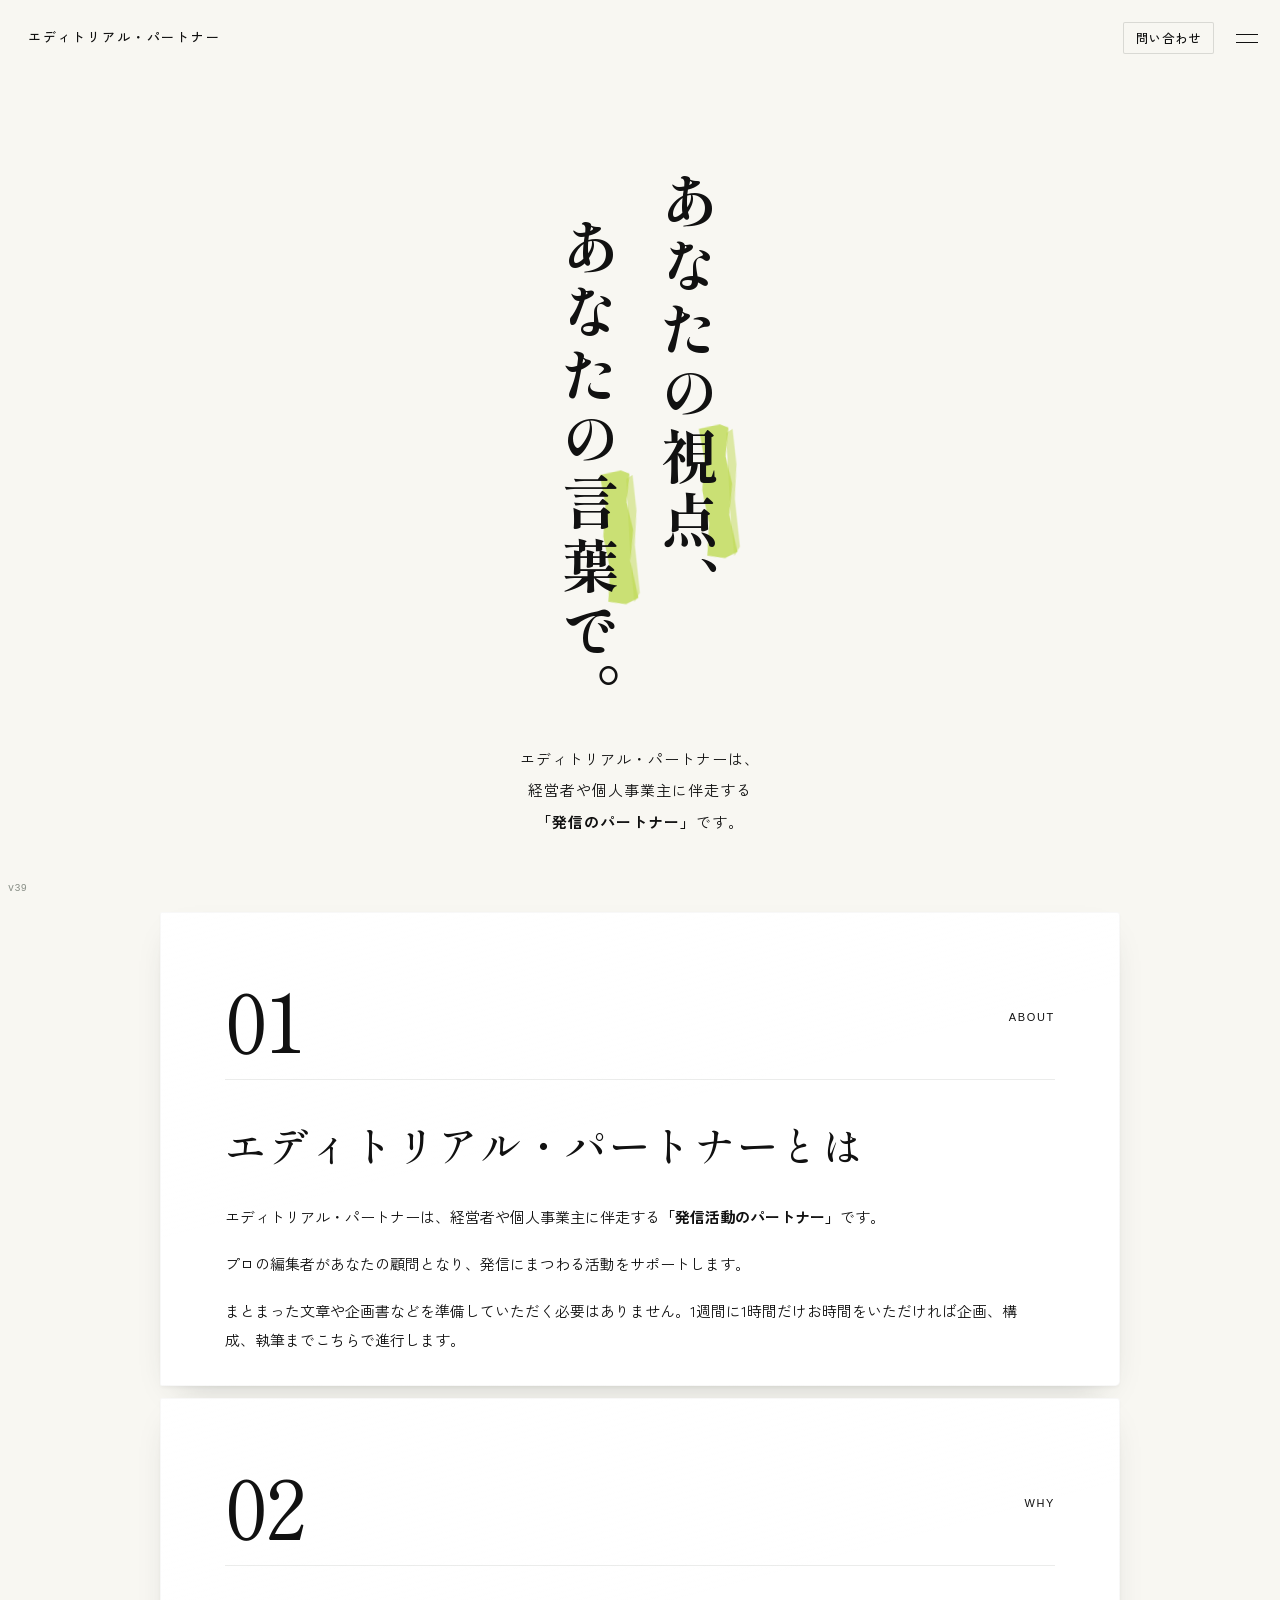
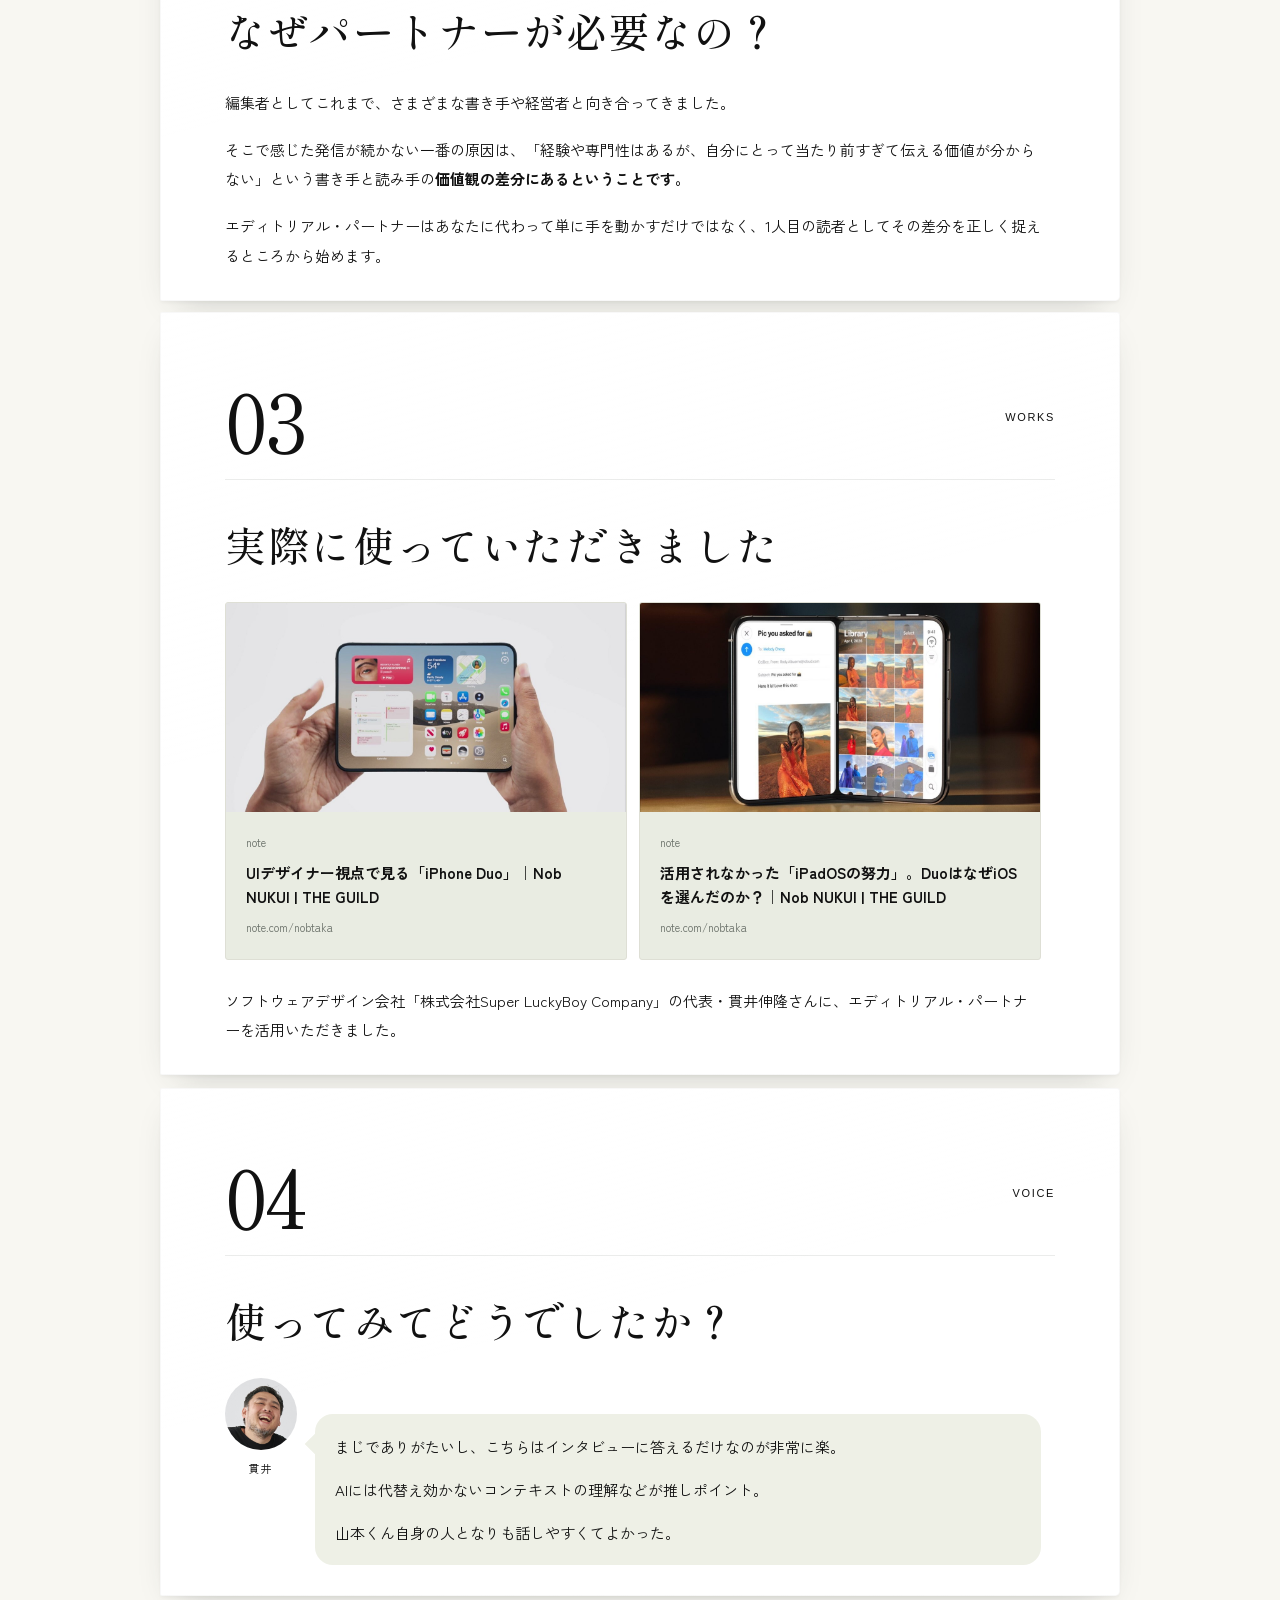
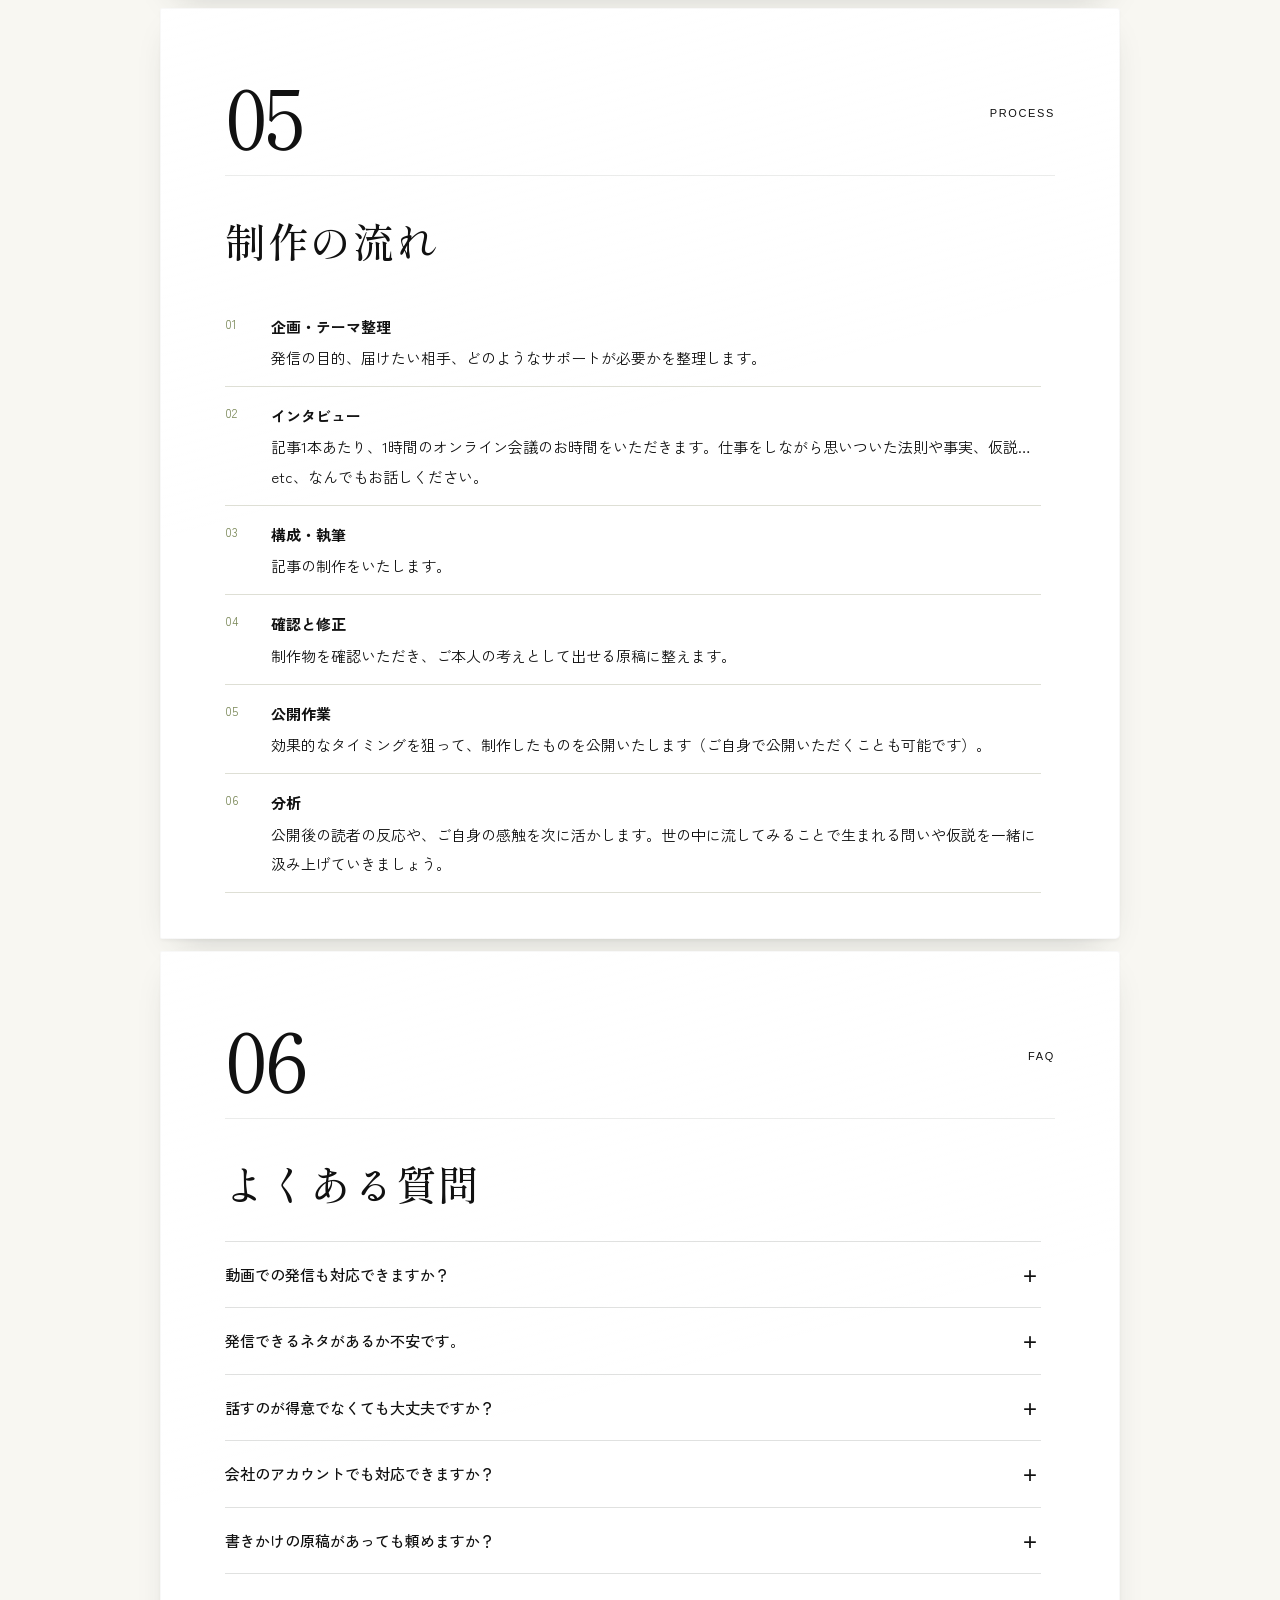
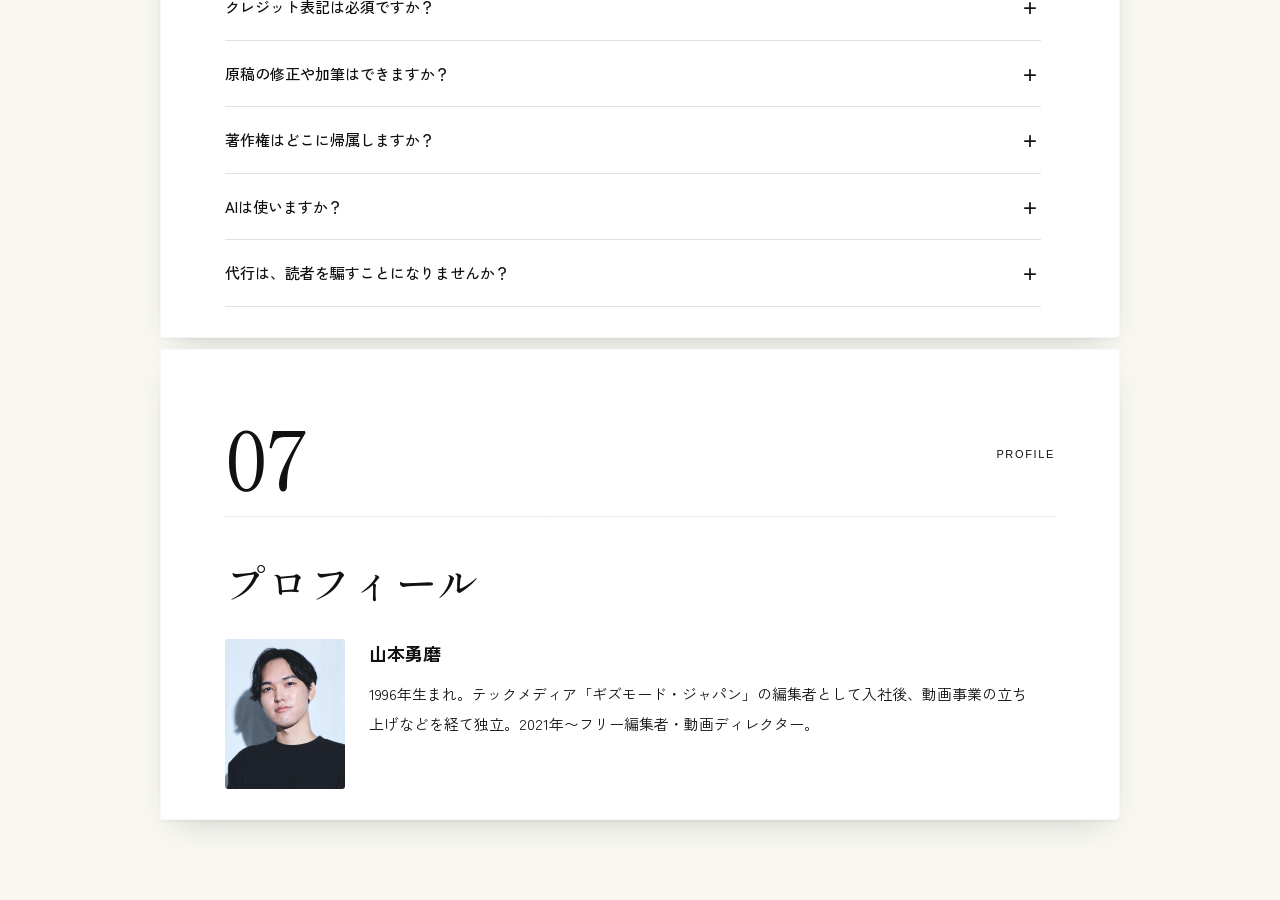
==== commit b2915631: "Sync published site" ====
--- a/index.html
+++ b/index.html
@@ -29,7 +29,7 @@
       href="https://fonts.googleapis.com/css2?family=Shippori+Mincho:wght@500;600;700&family=Zen+Kaku+Gothic+New:wght@400;500;700&display=swap"
       rel="stylesheet"
     />
-    <link rel="stylesheet" href="./styles.css?v=41" />
+    <link rel="stylesheet" href="./styles.css?v=42" />
   </head>
   <body>
     <p class="hero-brand">エディトリアル・パートナー</p>
@@ -220,6 +220,6 @@
     </main>
     <button class="back-top" type="button" aria-label="トップへ戻る" aria-hidden="true" tabindex="-1">×</button>
     <span class="build-tag" aria-hidden="true">v39</span>
-    <script src="./main.js?v=42" defer></script>
+    <script src="./main.js?v=43" defer></script>
   </body>
 </html>
--- a/styles.css
+++ b/styles.css
@@ -438,4 +438,62 @@
 .inquiry-status { min-height: 3.2em; margin: 16px 0 0; font-size: 13px; line-height: 1.7; }
 .inquiry-close { margin-top: 8px; padding: 0; border: 0; background: transparent; color: var(--muted); font-size: 12px; text-decoration: underline; text-underline-offset: .25em; }
 .inquiry-trap { position: absolute; left: -9999px; top: 0; height: 0; overflow: hidden; }
+
+/* PC: cards follow one another down the page. The card grows with its text. */
+html.is-flow,
+html.is-flow body { height: auto; overflow: auto; }
+html.is-flow main { position: relative; inset: auto; height: auto; min-height: 100dvh; overflow: visible; }
+html.is-flow .hero {
+  position: relative;
+  inset: auto;
+  height: 100dvh;
+  min-height: 100dvh;
+  visibility: visible;
+  overflow: hidden;
+  z-index: auto;
+  scroll-margin-top: 0;
+}
+html.is-flow .hero h1,
+html.is-flow .hero-lead { visibility: visible !important; }
+html.is-flow .card-stack {
+  position: relative;
+  inset: auto;
+  z-index: auto;
+  display: flex;
+  flex-direction: column;
+  align-items: center;
+  gap: 12px;
+  width: 100%;
+  margin: 12px 0 0;
+  padding: 0 28px 80px;
+  transform: none !important;
+}
+html.is-flow .chapter {
+  position: relative;
+  inset: auto;
+  display: block;
+  width: min(100%, 960px);
+  height: auto;
+  padding: 0;
+  overflow: visible;
+  visibility: visible;
+  pointer-events: auto;
+  z-index: auto !important;
+  scroll-margin-top: 72px;
+}
+html.is-flow .chapter.is-stacked { overflow: visible; }
+html.is-flow .story-card {
+  width: 100%;
+  height: auto;
+  min-height: 0;
+  transform: none !important;
+}
+html.is-flow .card-copy {
+  flex: none;
+  height: auto;
+  overflow: visible;
+  margin-bottom: 8px;
+}
+html.is-flow .tile-toggle,
+html.is-flow .back-top { display: none; }
 .inquiry-frame { position: absolute; width: 0; height: 0; border: 0; }
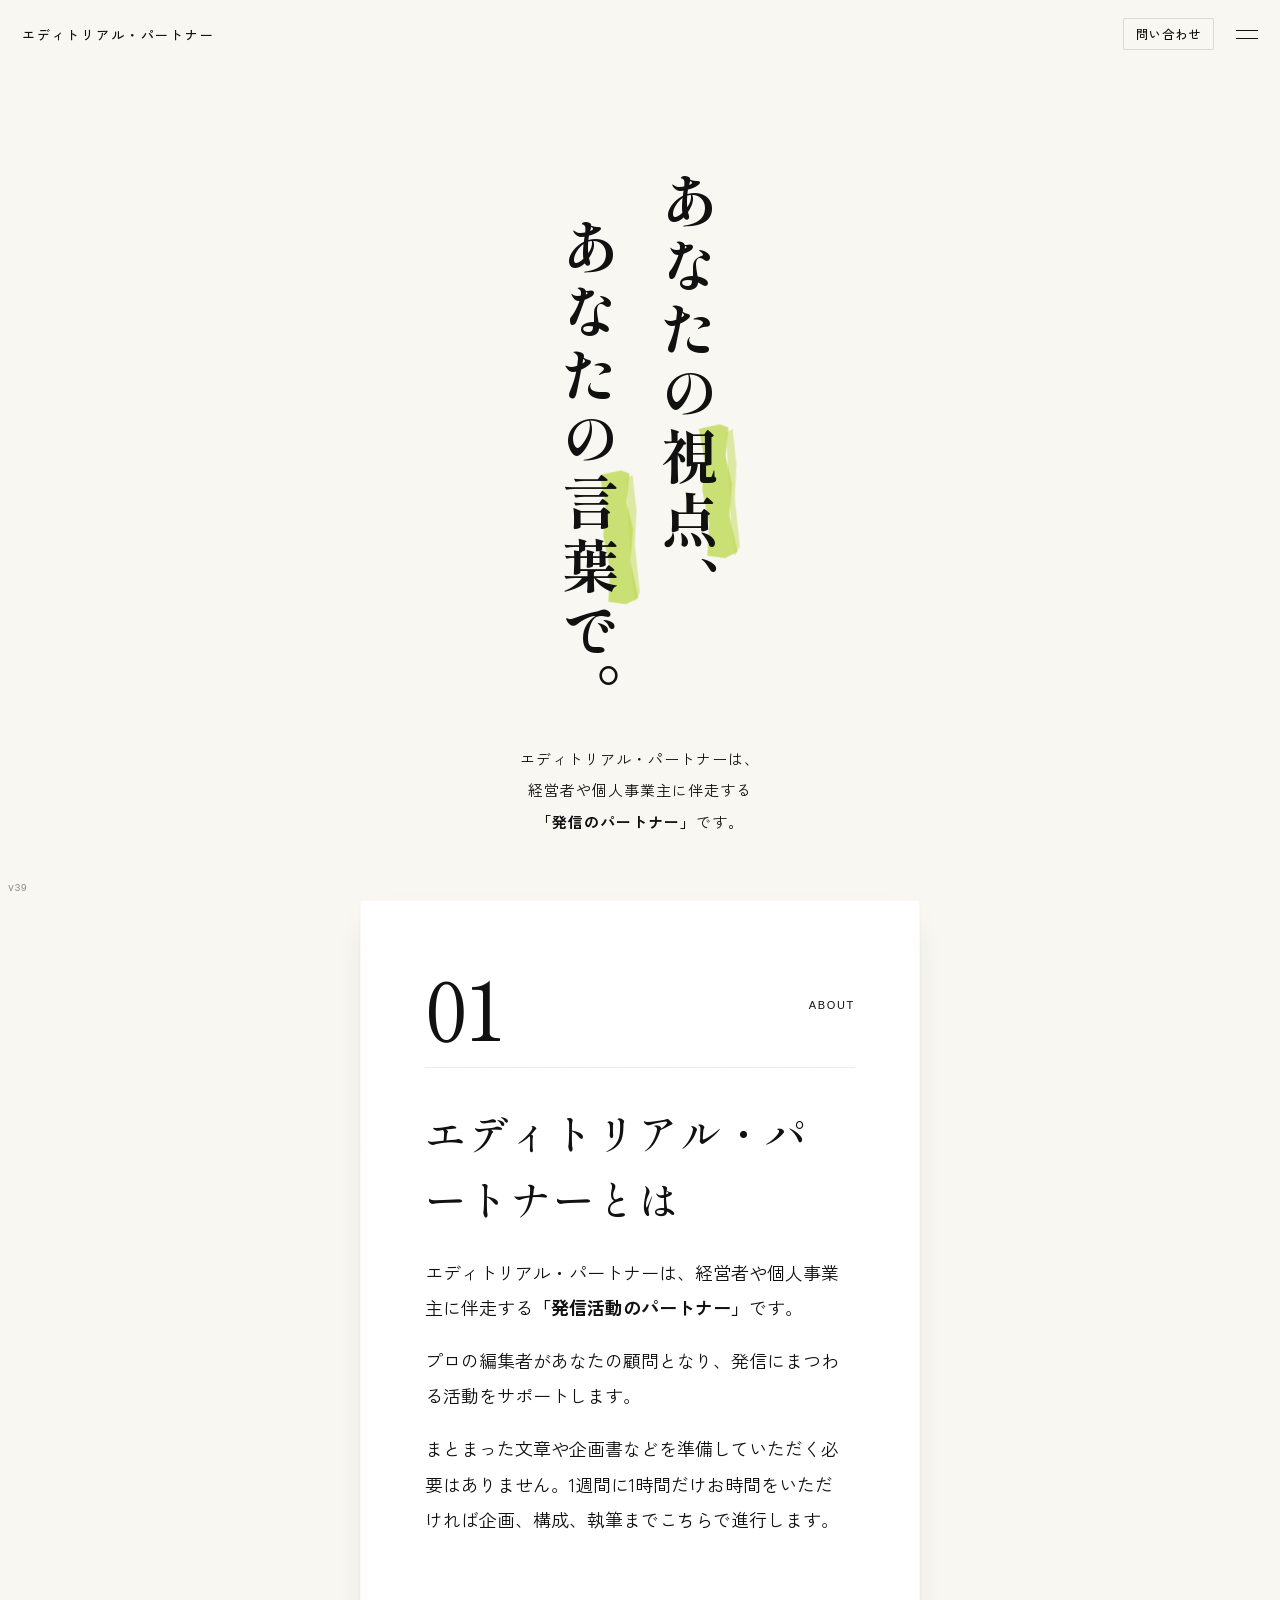
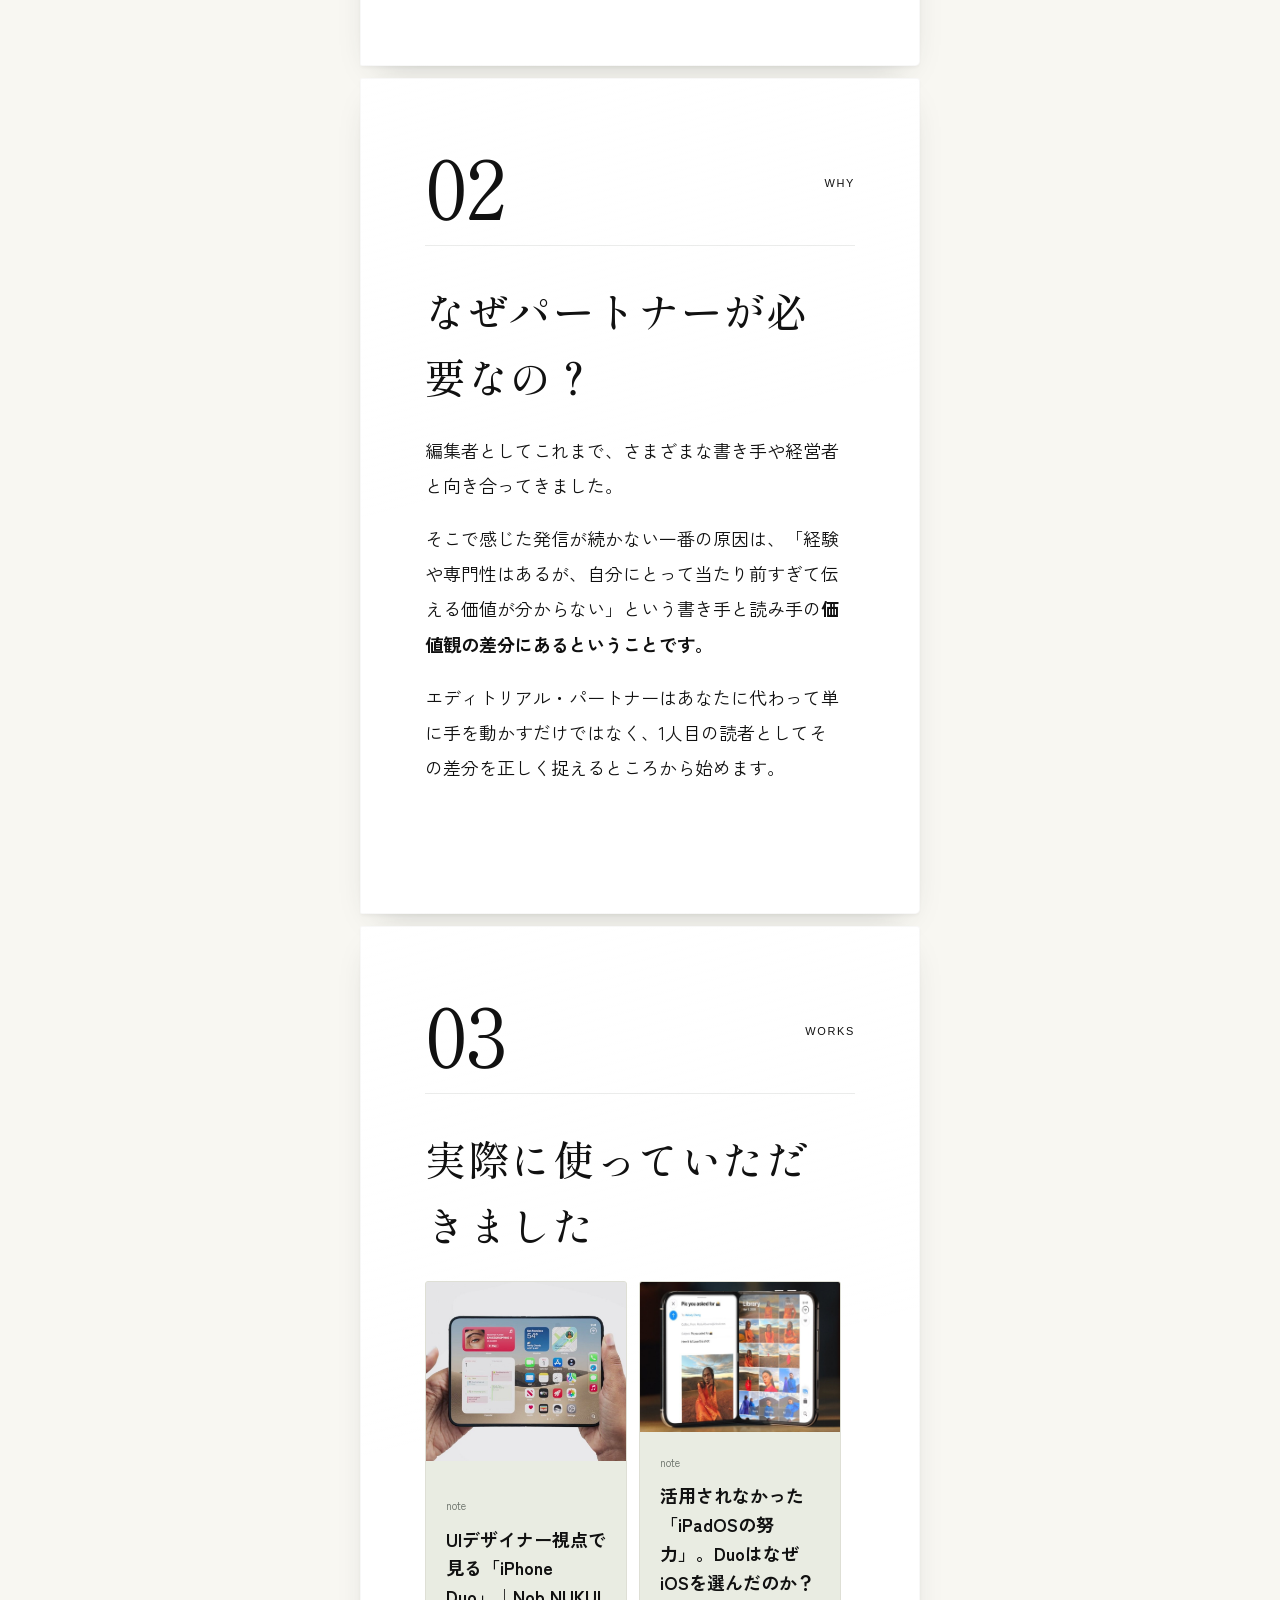
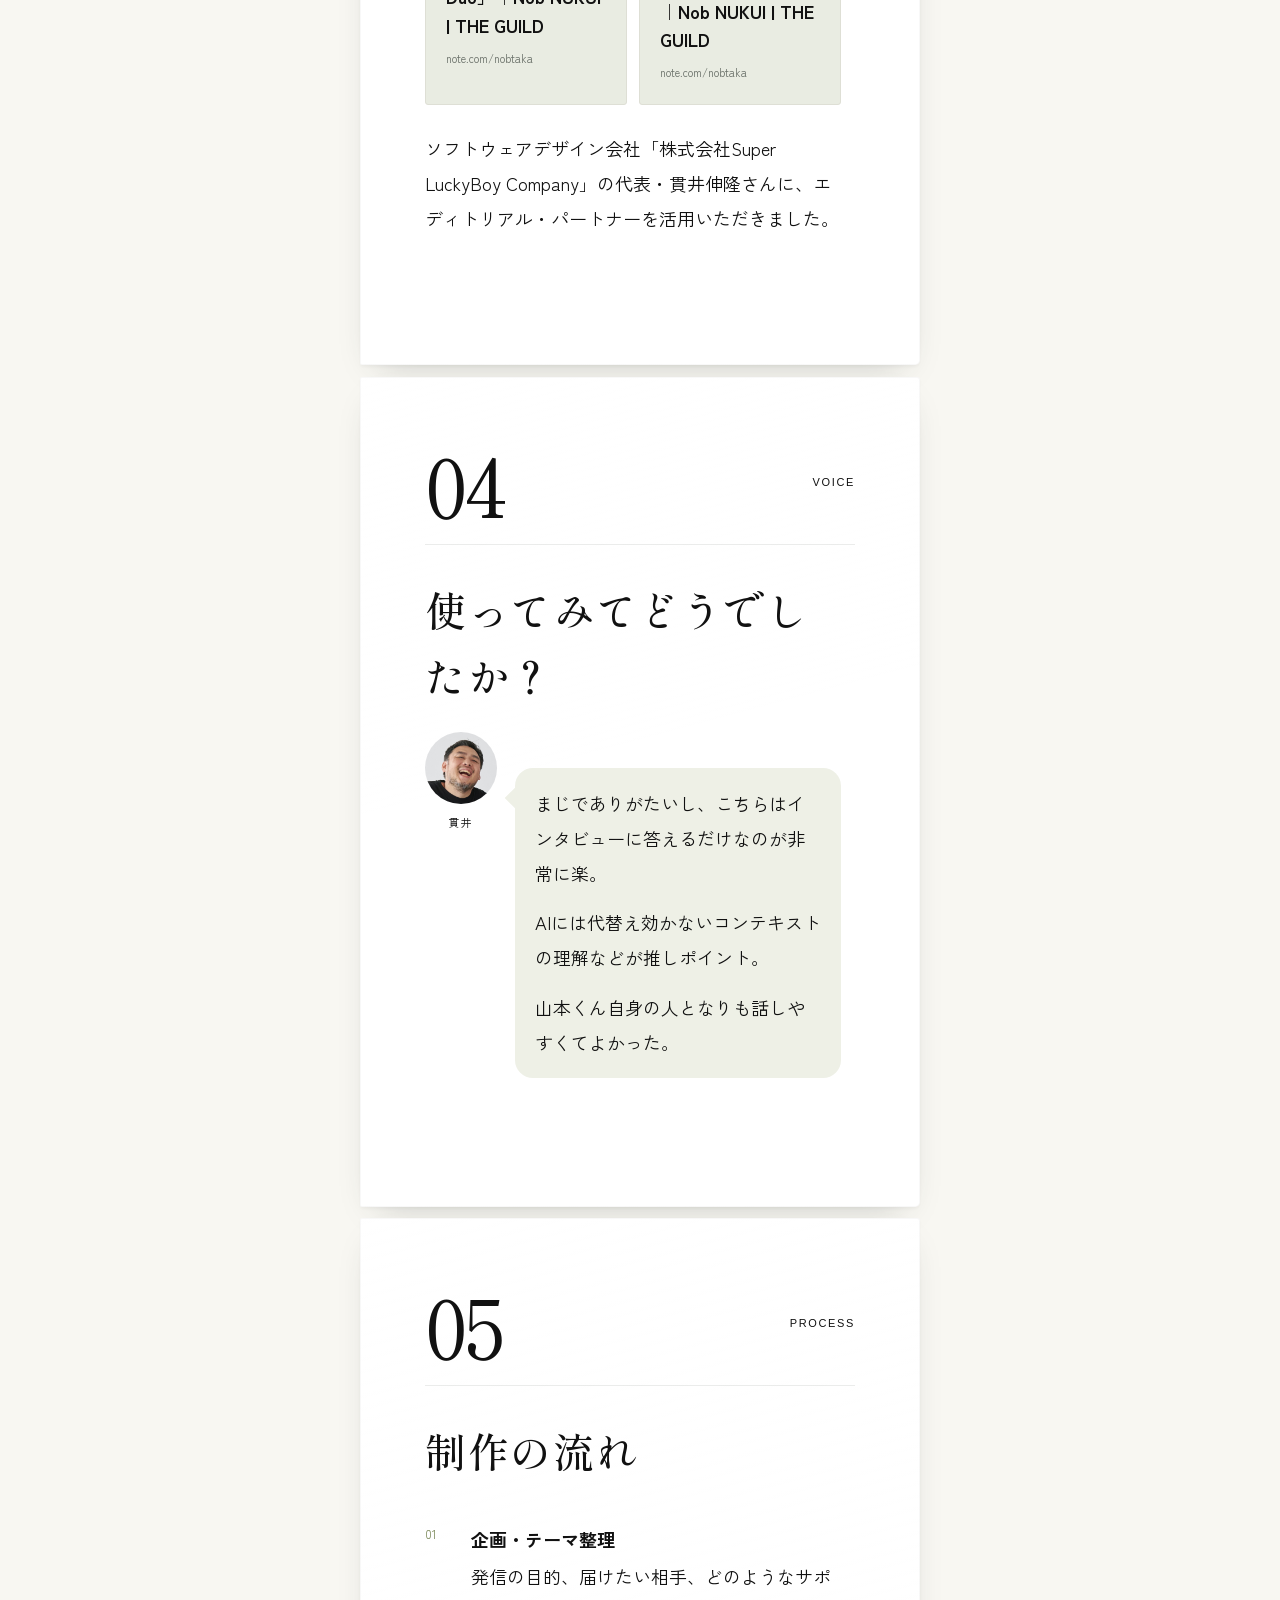
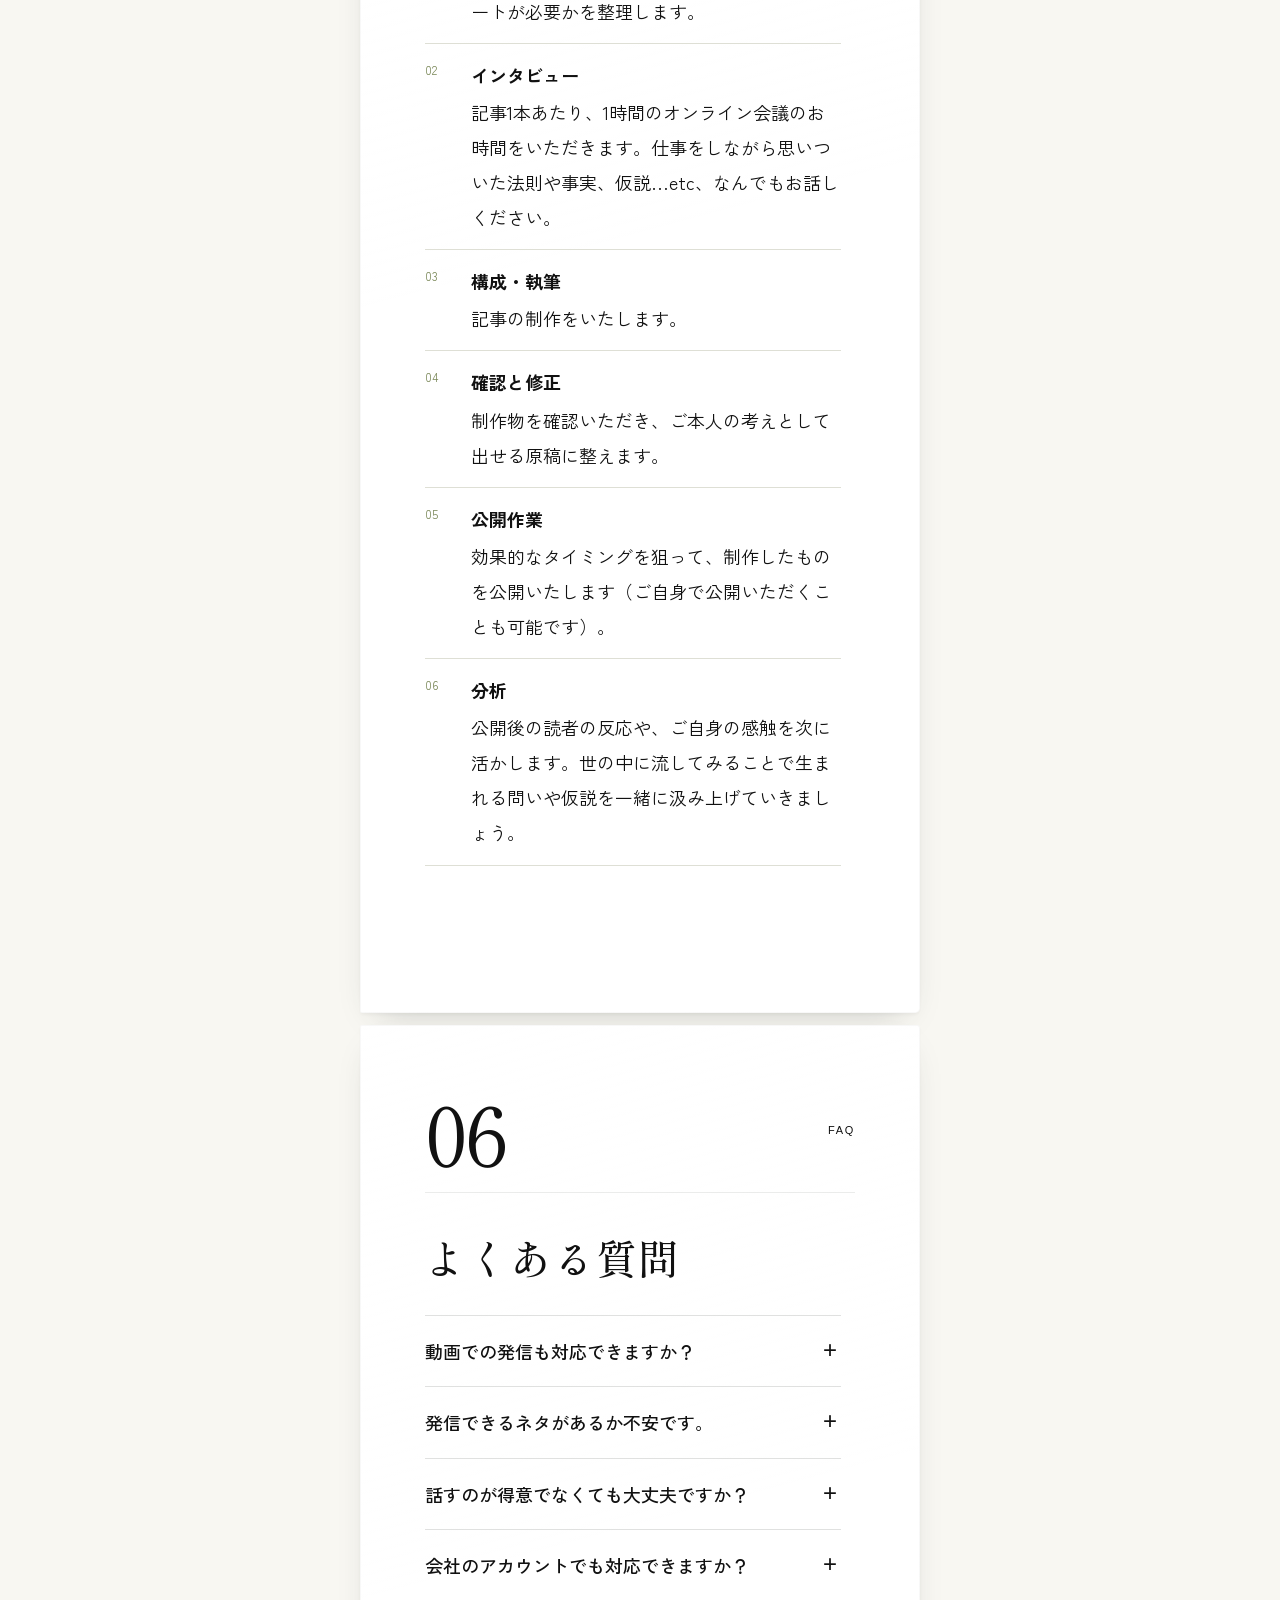
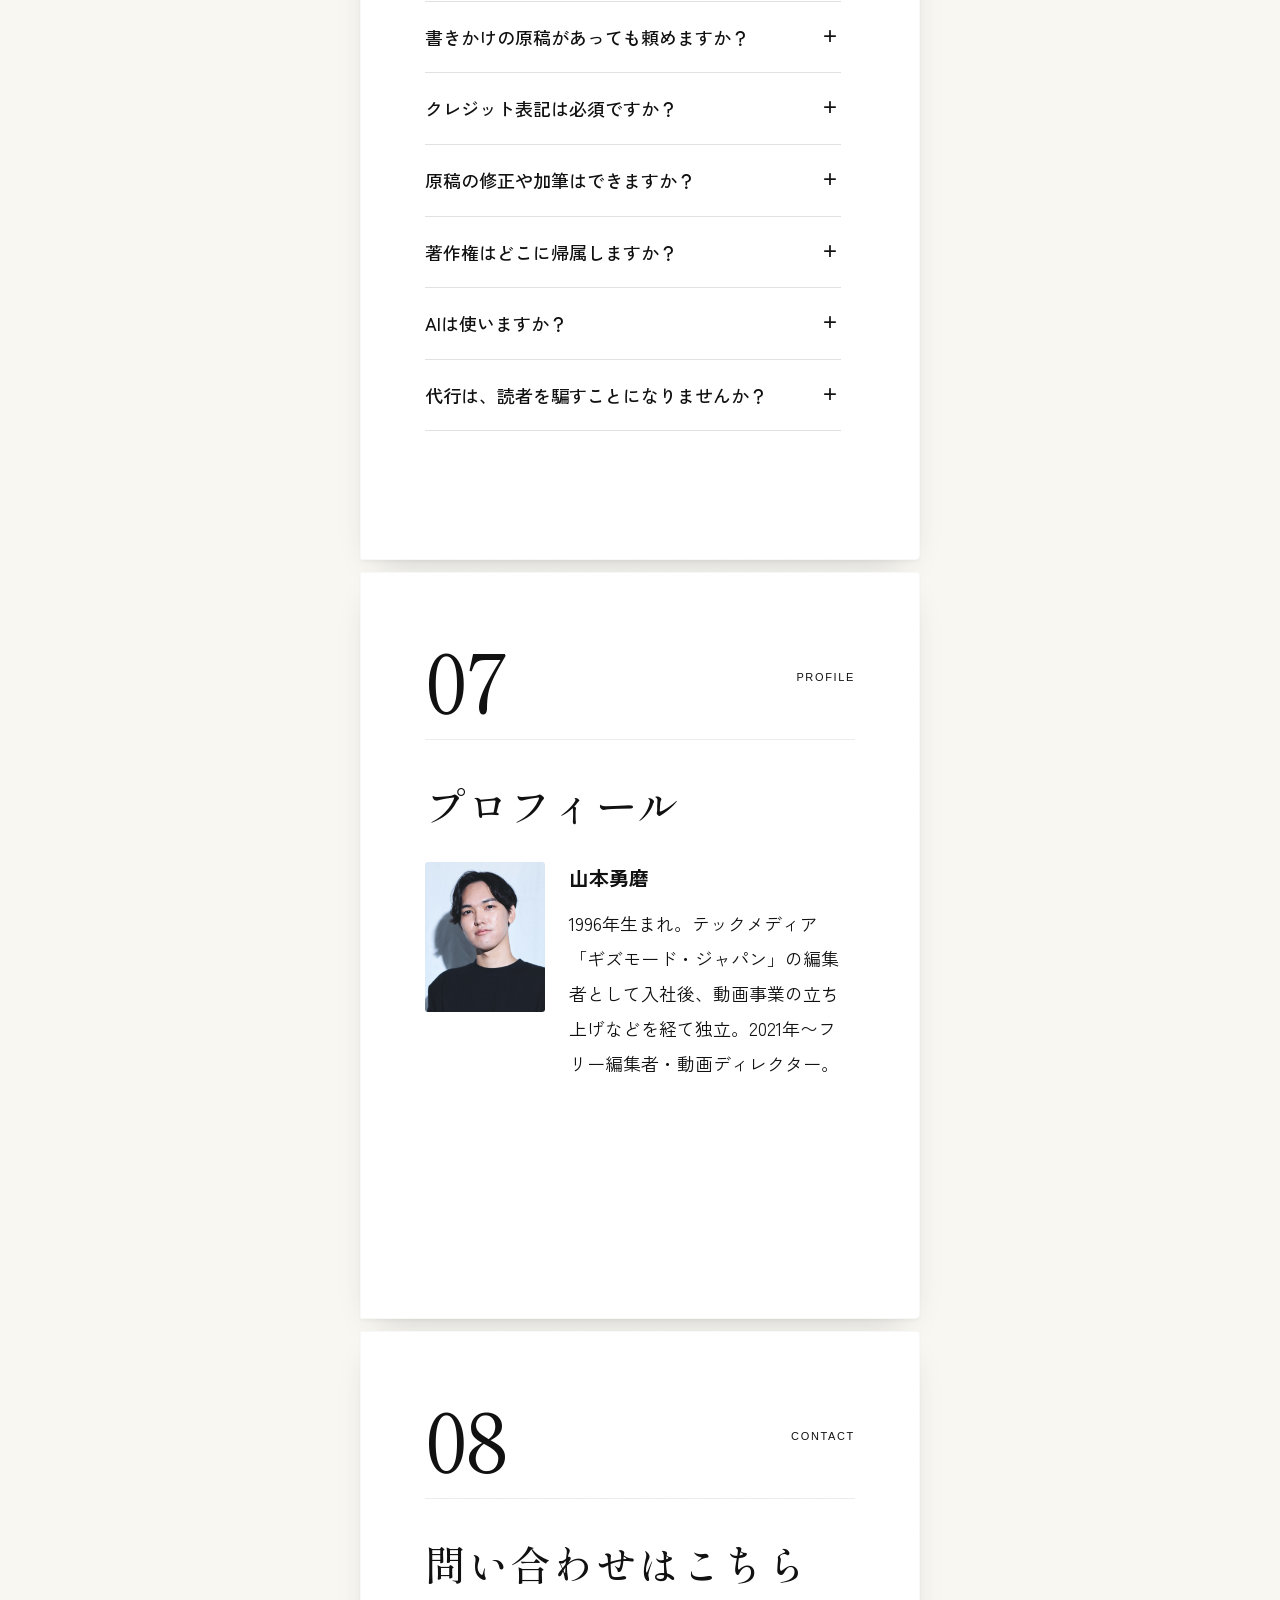
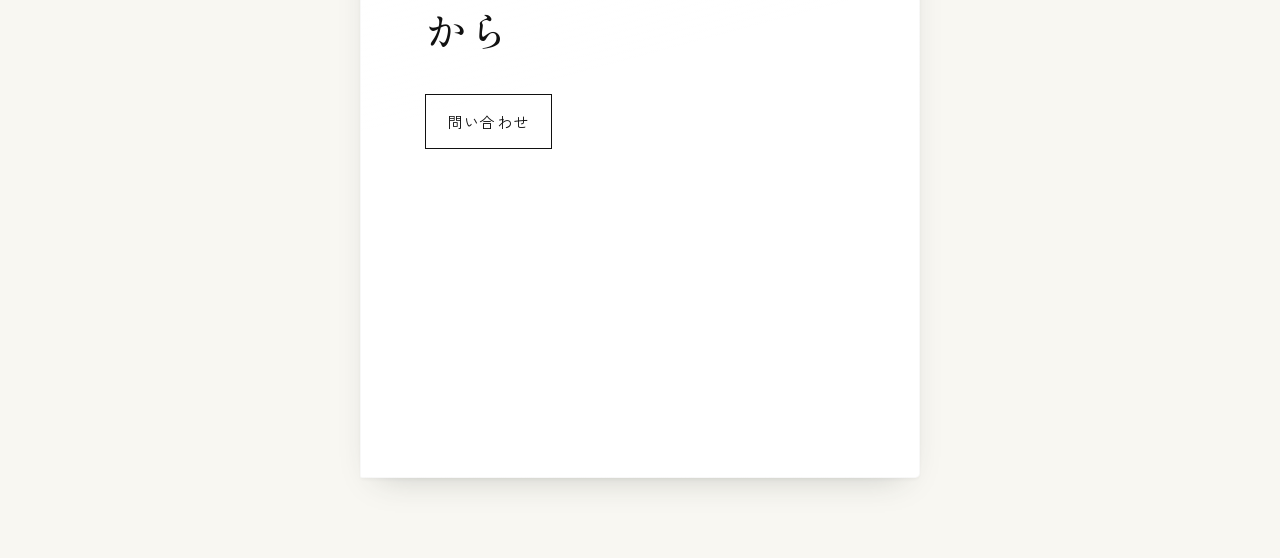
==== commit 68749599: "Sync published site" ====
--- a/index.html
+++ b/index.html
@@ -15,12 +15,17 @@
       content="あなたの視点、あなたの言葉で。エディトリアル・パートナーは、経営者や個人事業主に伴走する発信のパートナーです。"
     />
     <meta property="og:type" content="website" />
-    <meta property="og:url" content="https://ymmtyum.github.io/editorial-partner/" />
-    <meta property="og:image" content="https://ymmtyum.github.io/editorial-partner/og.png" />
+    <meta property="og:locale" content="ja_JP" />
+    <meta property="og:url" content="https://ymmtyum.github.io/editorial-partner-lp/" />
+    <meta property="og:image" content="https://ymmtyum.github.io/editorial-partner-lp/og.png" />
     <meta property="og:image:width" content="1200" />
     <meta property="og:image:height" content="630" />
+    <meta property="og:image:alt" content="あなたの視点、あなたの言葉で。" />
     <meta name="twitter:card" content="summary_large_image" />
-    <link rel="canonical" href="https://ymmtyum.github.io/editorial-partner/" />
+    <meta name="twitter:title" content="エディトリアル・パートナー by 山本勇磨" />
+    <meta name="twitter:description" content="あなたの視点、あなたの言葉で。エディトリアル・パートナーは、経営者や個人事業主に伴走する発信のパートナーです。" />
+    <meta name="twitter:image" content="https://ymmtyum.github.io/editorial-partner-lp/og.png" />
+    <link rel="canonical" href="https://ymmtyum.github.io/editorial-partner-lp/" />
     <title>エディトリアル・パートナー by 山本勇磨</title>
     <script>document.documentElement.classList.add("js")</script>
     <link rel="preconnect" href="https://fonts.googleapis.com" />
@@ -29,14 +34,16 @@
       href="https://fonts.googleapis.com/css2?family=Shippori+Mincho:wght@500;600;700&family=Zen+Kaku+Gothic+New:wght@400;500;700&display=swap"
       rel="stylesheet"
     />
-    <link rel="stylesheet" href="./styles.css?v=42" />
+    <link rel="stylesheet" href="./styles.css?v=51" />
   </head>
   <body>
-    <p class="hero-brand">エディトリアル・パートナー</p>
-    <div class="corner-actions">
-      <a class="corner-inquiry inquiry-open" href="./contact.html" target="_blank" rel="noopener noreferrer">問い合わせ</a>
-      <button class="menu-toggle" type="button" aria-label="メニューを開く" aria-haspopup="dialog" aria-expanded="false" aria-controls="site-menu"><span></span><span></span></button>
-    </div>
+    <header class="site-header">
+      <p class="hero-brand">エディトリアル・パートナー</p>
+      <div class="corner-actions">
+        <a class="corner-inquiry inquiry-open" href="./contact.html" target="_blank" rel="noopener noreferrer">問い合わせ</a>
+        <button class="menu-toggle" type="button" aria-label="メニューを開く" aria-haspopup="dialog" aria-expanded="false" aria-controls="site-menu"><span></span><span></span></button>
+      </div>
+    </header>
     <dialog id="site-menu" class="menu-dialog" aria-labelledby="menu-title">
       <div class="menu-heading"><h2 id="menu-title">目次</h2><form method="dialog"><button class="close-button" aria-label="メニューを閉じる" autofocus>×</button></form></div>
       <nav class="index-nav" aria-label="各カードへ移動">
@@ -48,7 +55,7 @@
           <a href="#chapter-process" class="index-link"><span class="index-number">05</span><span>制作の流れ</span><span aria-hidden="true">↗</span></a>
           <a href="#chapter-faq" class="index-link"><span class="index-number">06</span><span>よくある質問</span><span aria-hidden="true">↗</span></a>
           <a href="#chapter-profile" class="index-link"><span class="index-number">07</span><span>プロフィール</span><span aria-hidden="true">↗</span></a>
-          <a href="./contact.html" class="index-contact inquiry-open" target="_blank" rel="noopener noreferrer">問い合わせ</a>
+          <a href="#chapter-contact" class="index-link"><span class="index-number">08</span><span>問い合わせはこちらから</span><span aria-hidden="true">↗</span></a>
       </nav>
     </dialog>
     <main>
@@ -64,6 +71,7 @@
         <a href="#chapter-process">05 制作の流れ</a>
         <a href="#chapter-faq">06 よくある質問</a>
         <a href="#chapter-profile">07 プロフィール</a>
+        <a href="#chapter-contact">08 問い合わせはこちらから</a>
         <a href="./contact.html" target="_blank" rel="noopener noreferrer">問い合わせ</a>
       </nav>
       <div class="card-stack" aria-live="polite">
@@ -216,10 +224,21 @@
           </div>
         </article>
       </section>
+      <section id="chapter-contact" class="chapter" aria-labelledby="chapter-contact-title" tabindex="-1">
+        <article class="story-card">
+          <div class="card-meta"><span class="card-number">08</span><span>CONTACT</span></div>
+          <div class="card-copy">
+            <h2 id="chapter-contact-title">問い合わせはこちらから</h2>
+            <div class="card-content">
+              <a class="card-inquiry inquiry-open" href="./contact.html" target="_blank" rel="noopener noreferrer">問い合わせ</a>
+            </div>
+          </div>
+        </article>
+      </section>
       </div>
     </main>
     <button class="back-top" type="button" aria-label="トップへ戻る" aria-hidden="true" tabindex="-1">×</button>
     <span class="build-tag" aria-hidden="true">v39</span>
-    <script src="./main.js?v=43" defer></script>
+    <script src="./main.js?v=46" defer></script>
   </body>
 </html>
--- a/styles.css
+++ b/styles.css
@@ -31,10 +31,11 @@
 .hero { display: grid; place-items: center; padding: 0; }
 .hero h1 { display: flex; flex-direction: row-reverse; gap: .32em; margin: 0; font-family: var(--font-display); font-size: clamp(34px, 6.4svh, 72px); font-weight: 700; line-height: 1.4; letter-spacing: .1em; }
 .hero h1 > .headline-line { writing-mode: vertical-rl; text-orientation: mixed; white-space: nowrap; }
-.hero-brand { position: fixed; z-index: 40; top: max(28px, env(safe-area-inset-top)); left: max(28px, env(safe-area-inset-left)); margin: 0; font: 500 13px/1.4 var(--font-body); letter-spacing: .14em; pointer-events: none; }
+.site-header { position: fixed; z-index: 40; top: max(18px, env(safe-area-inset-top)); left: max(22px, env(safe-area-inset-left)); right: max(22px, env(safe-area-inset-right)); display: flex; align-items: center; justify-content: space-between; gap: 16px; }
+.hero-brand { margin: 0; font: 500 13px/1 var(--font-body); letter-spacing: .14em; pointer-events: none; }
 .hero-lead { position: absolute; left: 50%; bottom: max(36px, 7vh); width: max-content; max-width: calc(100% - 56px); margin: 0; transform: translateX(-50%); text-align: center; font-size: clamp(12px, 1.25vw, 15px); line-height: 2.1; letter-spacing: .07em; color: #111; }
 .hero-lead strong { color: var(--ink); font-weight: 700; }
-.corner-actions { position: fixed; top: max(22px, env(safe-area-inset-top)); right: max(22px, env(safe-area-inset-right)); z-index: 40; display: flex; align-items: center; gap: 12px; }
+.corner-actions { display: flex; align-items: center; gap: 12px; flex: none; }
 .corner-inquiry { display: inline-flex; align-items: center; height: 32px; padding: 0 12px; border: 1px solid #2d342f26; border-radius: 2px; background: #f8f7f2e8; font: 500 12px/1 var(--font-body); letter-spacing: .08em; text-decoration: none; white-space: nowrap; }
 .corner-inquiry:hover { background: var(--accent); }
 .menu-toggle { position: relative; width: 32px; height: 32px; display: flex; flex-direction: column; align-items: flex-end; justify-content: center; gap: 7px; padding: 0; border: 0; border-radius: 0; background: transparent; }
@@ -42,7 +43,7 @@
 .menu-toggle:hover { background: transparent; }
 .menu-toggle:hover span:last-child { width: 15px; }
 .chapter, .rising-slot { display: grid; justify-items: center; align-items: safe center; padding: 90px clamp(24px, 7vw, 100px); }
-.story-card { --card-color: #fff; position: relative; display: flex; flex-direction: column; width: min(100%, 960px); height: min(660px, calc(100svh - 180px)); min-height: 0; padding: clamp(28px, 5vw, 66px) clamp(28px, 5vw, 66px) 22px; border: 1px solid #2d342f08; border-radius: 2px 3px 5px 2px; background: linear-gradient(165deg, #ffffff38, transparent 45%), var(--card-color); box-shadow: 0 2px 3px #2d342f0a, 0 14px 34px -18px #2d342f45; transform-origin: 50% 30%; }
+.story-card { --card-color: #fff; position: relative; display: flex; flex-direction: column; width: min(100%, 960px); height: min(660px, calc(100svh - 180px)); min-height: 0; padding: clamp(28px, 5vw, 66px) clamp(28px, 5vw, 66px) clamp(56px, 7vw, 96px); border: 1px solid #2d342f08; border-radius: 2px 3px 5px 2px; background: linear-gradient(165deg, #ffffff38, transparent 45%), var(--card-color); box-shadow: 0 2px 3px #2d342f0a, 0 14px 34px -18px #2d342f45; transform-origin: 50% 30%; }
 .card-meta { display: flex; justify-content: space-between; align-items: center; gap: 20px; font: 11px/1.2 Arial, sans-serif; letter-spacing: .15em; }
 .card-number { font: 300 clamp(48px, 7vw, 82px)/1 var(--font-display); letter-spacing: -.04em; }
 .card-copy { width: 100%; flex: 1; min-height: 0; margin: 18px 0 0; padding: 14px 14px 0 0; overflow-y: auto; overscroll-behavior: contain; scrollbar-width: thin; scrollbar-color: #89908566 transparent; }
@@ -55,6 +56,8 @@
 .card-content p { margin: 0 0 18px; }
 .card-content p:last-child { margin-bottom: 0; }
 .card-content h3 { margin: 0 0 12px; font-size: 18px; line-height: 1.6; color: var(--ink); }
+.card-inquiry { display: inline-flex; align-items: center; margin-top: 8px; padding: 12px 22px; border: 1px solid var(--ink); background: transparent; font-size: 15px; letter-spacing: .08em; text-decoration: none; }
+.card-inquiry:hover { background: var(--accent); }
 .card-credit { padding-top: 20px; border-top: 1px solid #2d342f25; font: 10px/1.6 Arial, sans-serif; letter-spacing: .08em; color: var(--muted); }
 .menu-dialog { position: fixed; inset: 0 0 0 auto; margin: 0; width: min(560px, 100%); height: 100dvh; max-height: 100dvh; max-width: 100%; padding: clamp(24px, 4vw, 48px); color: var(--ink); border: 0; background: var(--paper); overflow-y: auto; overscroll-behavior: contain; }
 .menu-dialog[open] { animation: menu-in .38s cubic-bezier(.16,.84,.32,1) both; }
@@ -142,11 +145,12 @@
   .hero { padding: 0; }
   .hero h1 { font-size: clamp(30px, 5.8svh, 52px); }
   .hero-lead { font-size: 12px; letter-spacing: .025em; }
-  .corner-actions { top: max(14px, env(safe-area-inset-top)); right: max(14px, env(safe-area-inset-right)); gap: 8px; }
+  .site-header { top: max(12px, env(safe-area-inset-top)); left: max(14px, env(safe-area-inset-left)); right: max(14px, env(safe-area-inset-right)); gap: 10px; }
+  .corner-actions { gap: 8px; }
   .corner-inquiry { height: 30px; padding: 0 8px; font-size: 11px; letter-spacing: .04em; }
   .menu-toggle { width: 32px; height: 32px; }
   .chapter, .rising-slot { padding: 82px 20px 40px; }
-  .story-card { height: calc(100svh - 122px); min-height: 0; padding: 28px; }
+  .story-card { height: calc(100svh - 122px); min-height: 0; padding: 28px 28px 64px; }
   .card-copy { margin: 14px 0; padding: 12px 10px 12px 0; }
   .card-copy h2 { font-size: clamp(24px, 6.5vw, 32px); margin-bottom: 20px; }
   .card-content { font-size: 13px; }
@@ -169,7 +173,7 @@
 }
 @media (max-width: 600px) and (max-height: 760px) {
   .chapter, .rising-slot { padding: 70px 20px 24px; }
-  .story-card { height: calc(100svh - 94px); min-height: 0; padding: 24px; }
+  .story-card { height: calc(100svh - 94px); min-height: 0; padding: 24px 24px 56px; }
   .card-number { font-size: 44px; }
   .card-copy { margin: 12px 0; padding: 10px 8px 10px 0; }
   .card-copy h2 { font-size: clamp(22px, 6vw, 28px); line-height: 1.5; margin-bottom: 18px; }
@@ -230,14 +234,16 @@
   will-change: opacity;
 }
 body[data-view="top"] .hero { pointer-events: auto; }
-body[data-view="card"] .hero h1,
-body[data-view="card"] .hero-lead,
-body[data-view="transition"] .hero h1,
-body[data-view="transition"] .hero-lead,
-body:has(.chapter.is-active) .hero h1,
-body:has(.chapter.is-active) .hero-lead,
-body:has(.chapter.is-preview) .hero h1,
-body:has(.chapter.is-preview) .hero-lead { visibility: hidden; }
+html:not(.is-flow) .hero h1,
+html:not(.is-flow) .hero-lead { transition: opacity 680ms ease; }
+html:not(.is-flow) body[data-view="card"] .hero h1,
+html:not(.is-flow) body[data-view="card"] .hero-lead,
+html:not(.is-flow) body[data-view="transition"] .hero h1,
+html:not(.is-flow) body[data-view="transition"] .hero-lead,
+html:not(.is-flow) body:has(.chapter.is-active) .hero h1,
+html:not(.is-flow) body:has(.chapter.is-active) .hero-lead,
+html:not(.is-flow) body:has(.chapter.is-preview) .hero h1,
+html:not(.is-flow) body:has(.chapter.is-preview) .hero-lead { opacity: 0; }
 .chapter { z-index: 2; will-change: transform; }
 .card-stack { position: absolute; inset: 0; z-index: 2; pointer-events: none; transform: translate(var(--bundle-x, 0px), var(--bundle-y, 0px)) rotate(var(--bundle-rot, 0deg)); transform-origin: 50% 55%; will-change: transform; }
 .card-stack.is-held { transform: translate(var(--bundle-x, 0px), calc(var(--bundle-y, 0px) - 16px)) rotate(var(--bundle-rot, 0deg)) scale(1.012); }
@@ -420,14 +426,16 @@
 html:not(.js) .menu-toggle,
 html:not(.js) .tile-toggle { display: none !important; }
 
-.inquiry { position: relative; inset: auto; height: auto; min-height: 100%; overflow: visible; padding: 48px 28px 64px; }
+.inquiry { position: relative; inset: auto; height: auto; min-height: 100%; overflow: visible; padding: 72px 28px 108px; }
 .inquiry-sheet { width: min(100%, 440px); margin: 0 auto; }
 .inquiry h1 { margin: 0 0 12px; font: 500 32px/1.4 var(--font-display); letter-spacing: .04em; }
-.inquiry-lead { margin: 0 0 28px; font-size: 14px; line-height: 1.9; }
-.inquiry label { display: block; margin: 0 0 18px; font-size: 13px; }
+.inquiry-lead { margin: 0 0 8px; font-size: 14px; line-height: 1.9; }
+.inquiry-required { margin: 0 0 28px; font-size: 13px; color: var(--muted); }
+.req { margin-left: .15em; }
+.inquiry label { display: block; margin: 0 0 18px; font-size: 16px; }
 .inquiry-purpose { margin: 0 0 22px; padding: 0; border: 0; }
-.inquiry-purpose legend { margin: 0 0 10px; font-size: 13px; }
-.inquiry-purpose label { display: flex; align-items: center; gap: 10px; margin: 0 0 10px; }
+.inquiry-purpose legend { margin: 0 0 6px; font-size: 16px; }
+.inquiry-purpose label { display: flex; align-items: center; gap: 12px; min-height: 40px; margin: 0; }
 .inquiry input, .inquiry textarea { display: block; width: 100%; margin-top: 8px; padding: 8px 0; border: 0; border-bottom: 1px solid var(--line); background: transparent; color: inherit; font: inherit; }
 .inquiry input::placeholder, .inquiry textarea::placeholder { color: var(--muted); }
 .inquiry input:focus-visible, .inquiry textarea:focus-visible { outline: 2px solid #4b6338; outline-offset: 4px; }
@@ -435,22 +443,45 @@
 .inquiry textarea { min-height: 160px; padding: 12px; border: 1px solid var(--line); resize: vertical; }
 .inquiry-submit { margin-top: 8px; padding: 10px 22px; border: 1px solid var(--ink); background: transparent; font-size: 14px; }
 .inquiry-submit:hover { background: var(--accent); }
-.inquiry-status { min-height: 3.2em; margin: 16px 0 0; font-size: 13px; line-height: 1.7; }
-.inquiry-close { margin-top: 8px; padding: 0; border: 0; background: transparent; color: var(--muted); font-size: 12px; text-decoration: underline; text-underline-offset: .25em; }
+.inquiry-status { min-height: 3.2em; margin: 16px 0 0; font-size: 16px; line-height: 1.7; }
+.inquiry-close {
+  position: fixed;
+  left: 50%;
+  bottom: max(22px, env(safe-area-inset-bottom));
+  z-index: 40;
+  width: 52px;
+  height: 52px;
+  display: grid;
+  place-items: center;
+  padding: 0;
+  border: 1px solid #2d342f26;
+  border-radius: 50%;
+  background: #f8f7f2e8;
+  box-shadow: 0 10px 30px -18px #2d342f80;
+  backdrop-filter: blur(10px);
+  font: 28px/1 Arial, sans-serif;
+  transform: translateX(-50%);
+}
+.inquiry-close:hover { background: var(--accent); }
+@media (hover: hover) and (pointer: fine) {
+  .inquiry-close { display: none; }
+  .inquiry { padding-bottom: 64px; }
+}
 .inquiry-trap { position: absolute; left: -9999px; top: 0; height: 0; overflow: hidden; }
 
-/* PC: cards follow one another down the page. The card grows with its text. */
-html.is-flow,
-html.is-flow body { height: auto; overflow: auto; }
+/* PC: #top stays fixed. Cards rise over it from below the fold. */
+html.js.is-flow { height: auto !important; overflow-x: hidden; overflow-y: auto !important; overscroll-behavior: auto; }
+html.js.is-flow body { height: auto !important; overflow: visible !important; overscroll-behavior: auto; }
 html.is-flow main { position: relative; inset: auto; height: auto; min-height: 100dvh; overflow: visible; }
 html.is-flow .hero {
-  position: relative;
-  inset: auto;
+  position: fixed;
+  inset: 0;
   height: 100dvh;
   min-height: 100dvh;
   visibility: visible;
   overflow: hidden;
-  z-index: auto;
+  overscroll-behavior: auto;
+  z-index: 0;
   scroll-margin-top: 0;
 }
 html.is-flow .hero h1,
@@ -458,13 +489,13 @@
 html.is-flow .card-stack {
   position: relative;
   inset: auto;
-  z-index: auto;
+  z-index: 1;
   display: flex;
   flex-direction: column;
   align-items: center;
   gap: 12px;
   width: 100%;
-  margin: 12px 0 0;
+  margin: 100dvh 0 0;
   padding: 0 28px 80px;
   transform: none !important;
 }
@@ -472,20 +503,23 @@
   position: relative;
   inset: auto;
   display: block;
-  width: min(100%, 960px);
+  width: min(100%, 560px);
   height: auto;
   padding: 0;
   overflow: visible;
+  overscroll-behavior: auto;
   visibility: visible;
   pointer-events: auto;
   z-index: auto !important;
   scroll-margin-top: 72px;
+  container-type: inline-size;
 }
 html.is-flow .chapter.is-stacked { overflow: visible; }
 html.is-flow .story-card {
   width: 100%;
   height: auto;
-  min-height: 0;
+  min-height: calc(100cqi * 4 / 3);
+  padding-bottom: clamp(72px, 10vw, 120px);
   transform: none !important;
 }
 html.is-flow .card-copy {
@@ -494,6 +528,8 @@
   overflow: visible;
   margin-bottom: 8px;
 }
+html.is-flow .card-content { font-size: 18px; }
+html.is-flow .card-content h3 { font-size: 20px; }
 html.is-flow .tile-toggle,
 html.is-flow .back-top { display: none; }
 .inquiry-frame { position: absolute; width: 0; height: 0; border: 0; }
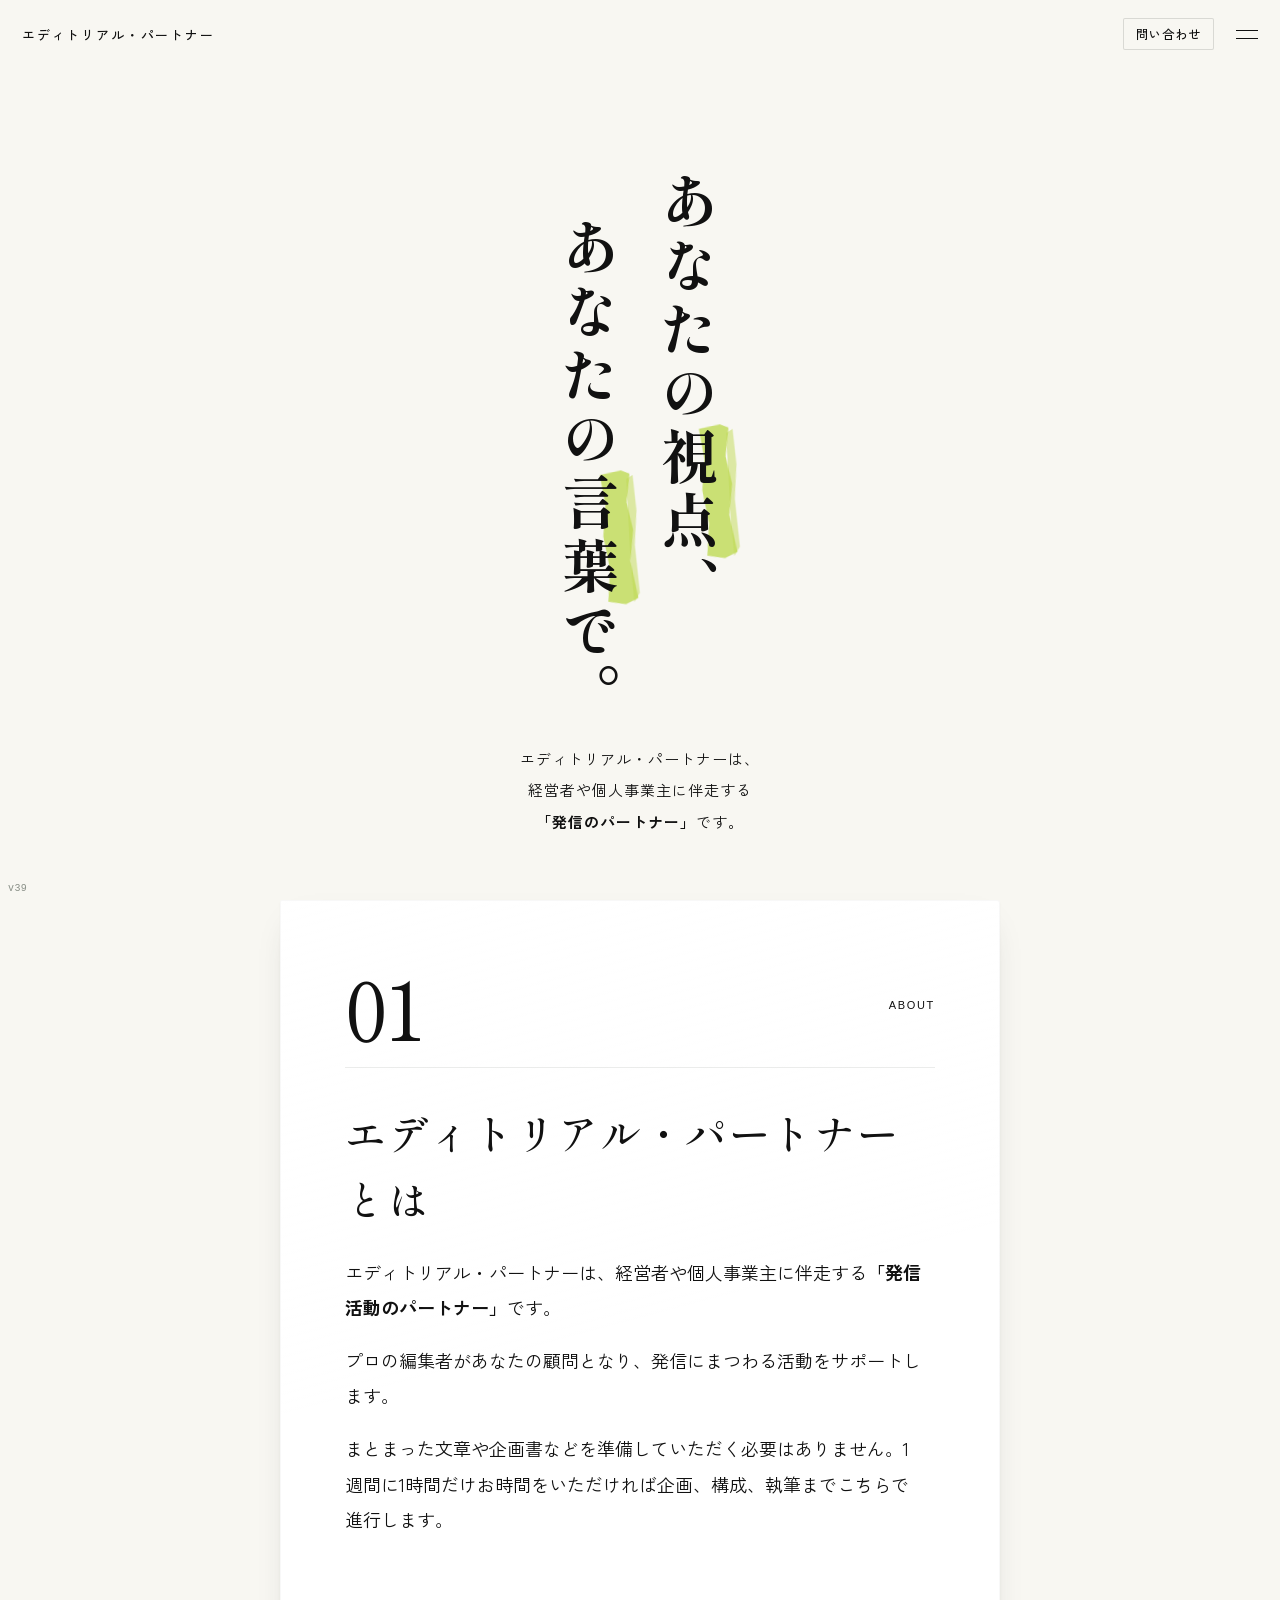
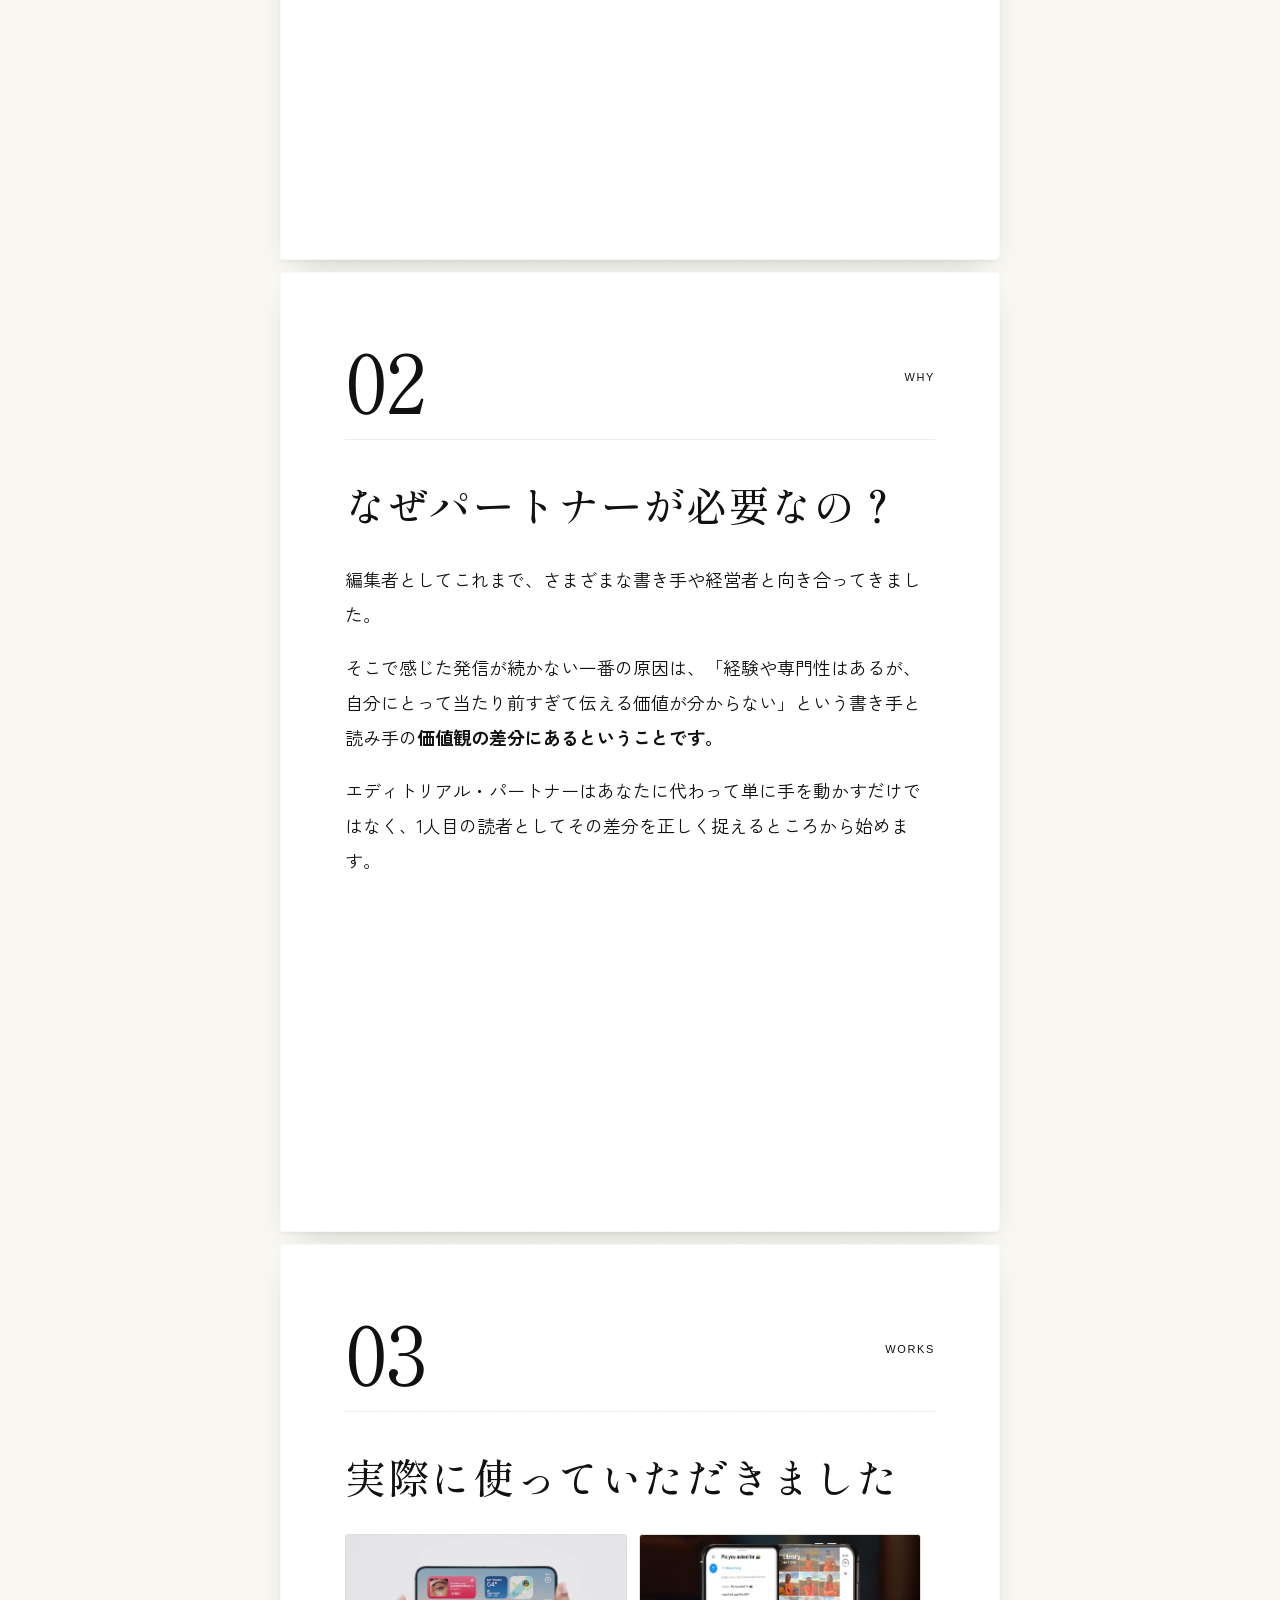
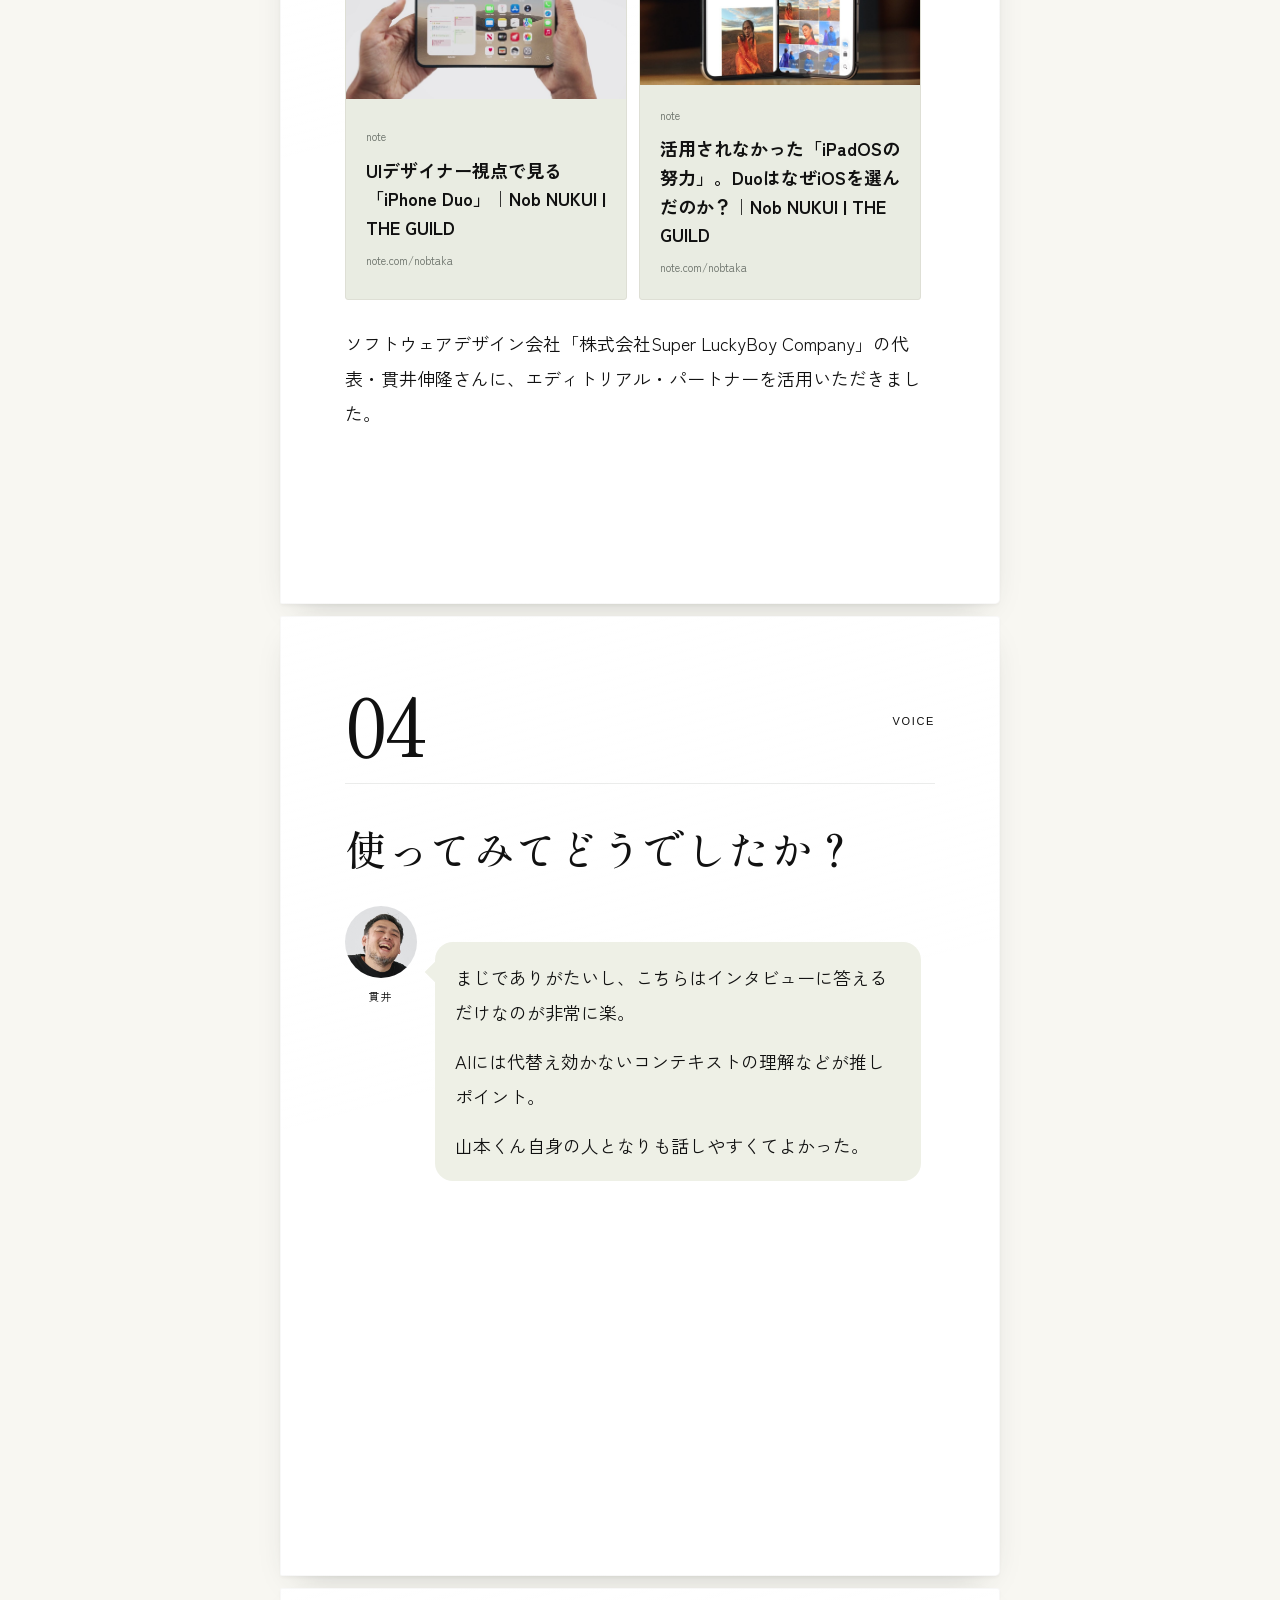
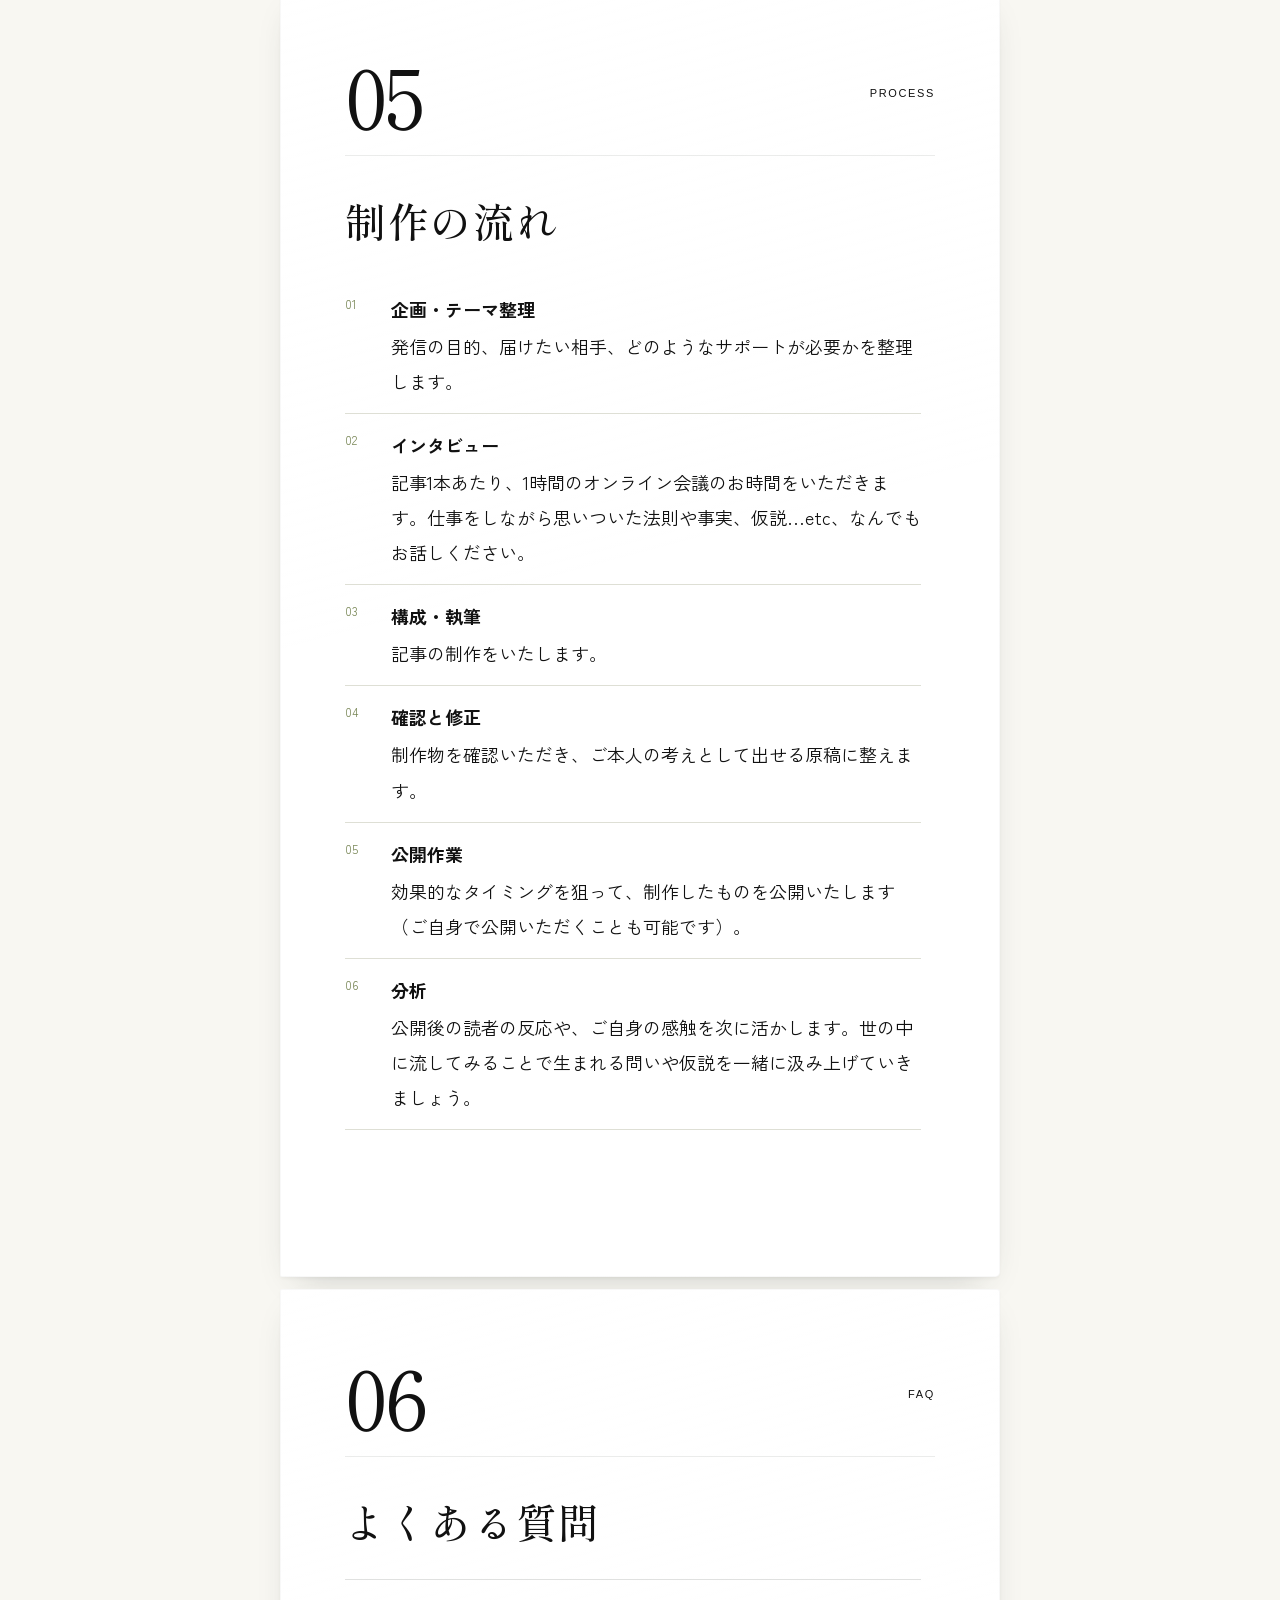
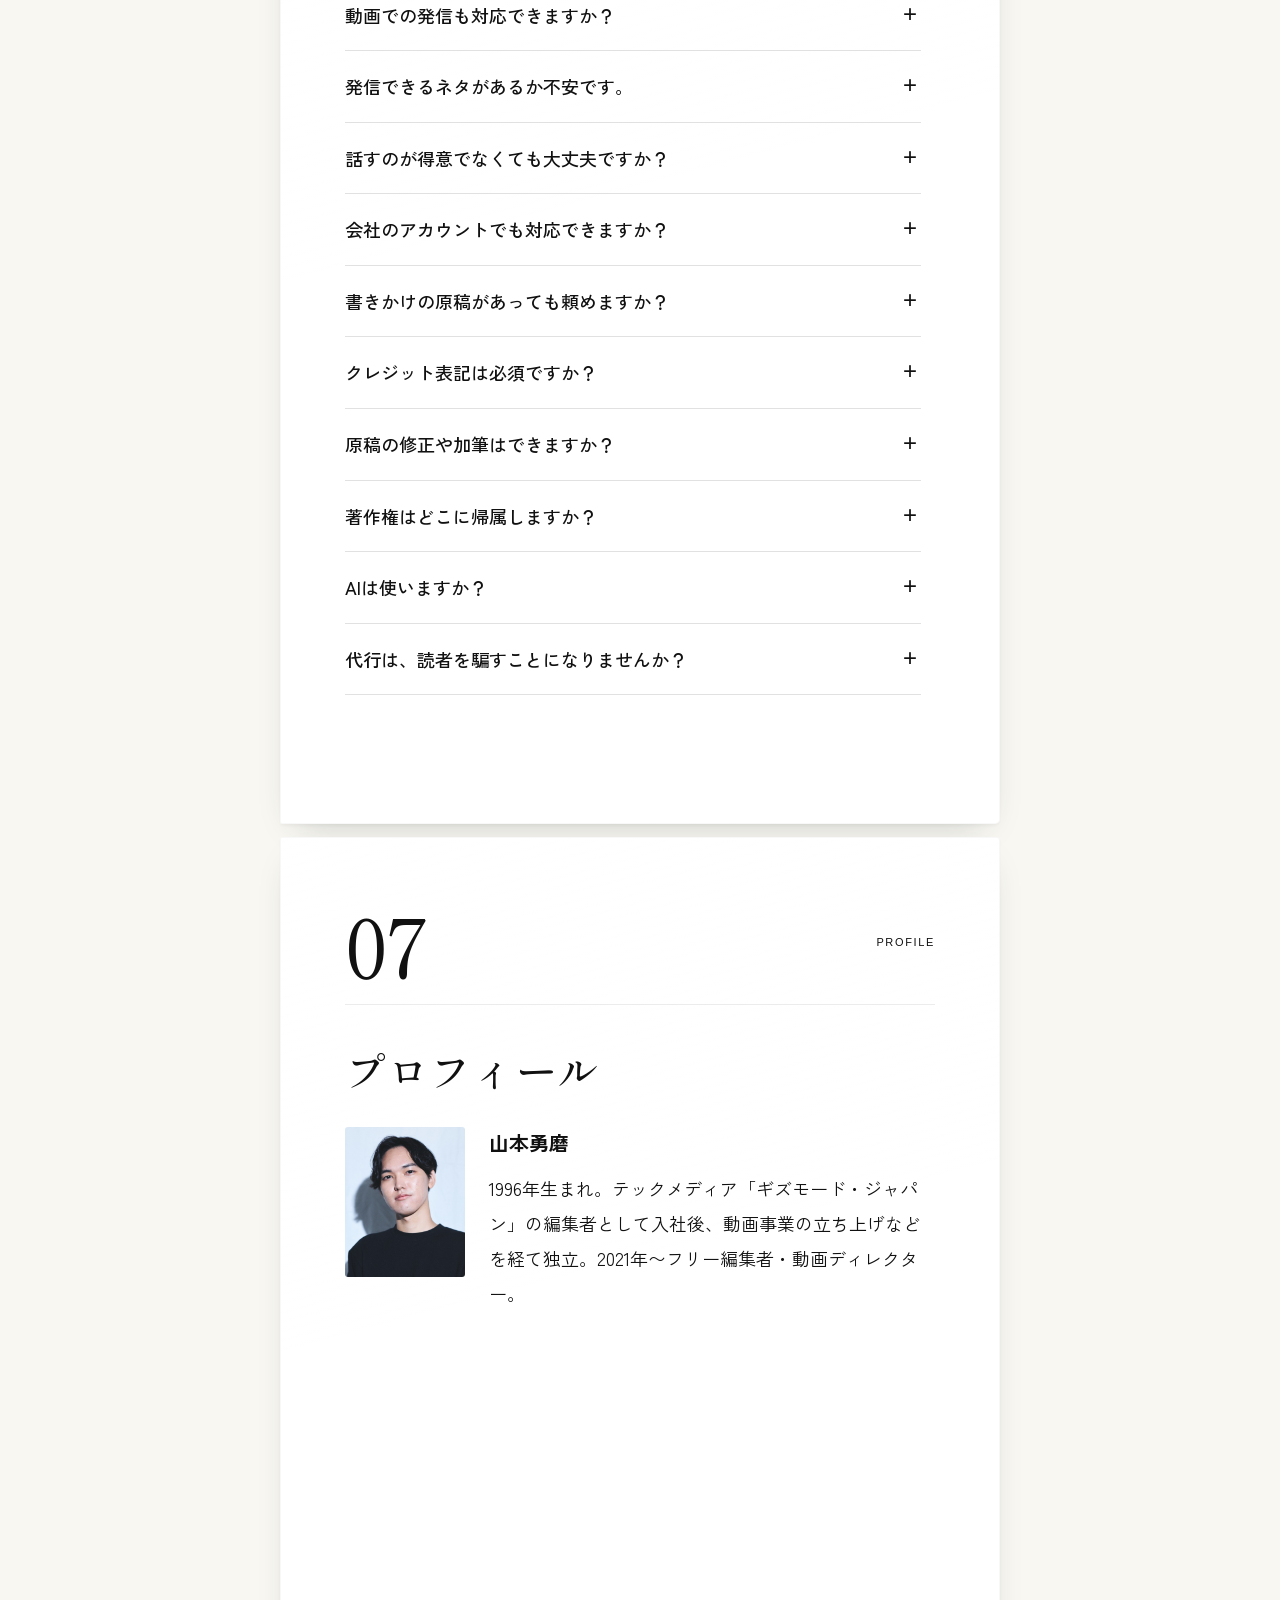
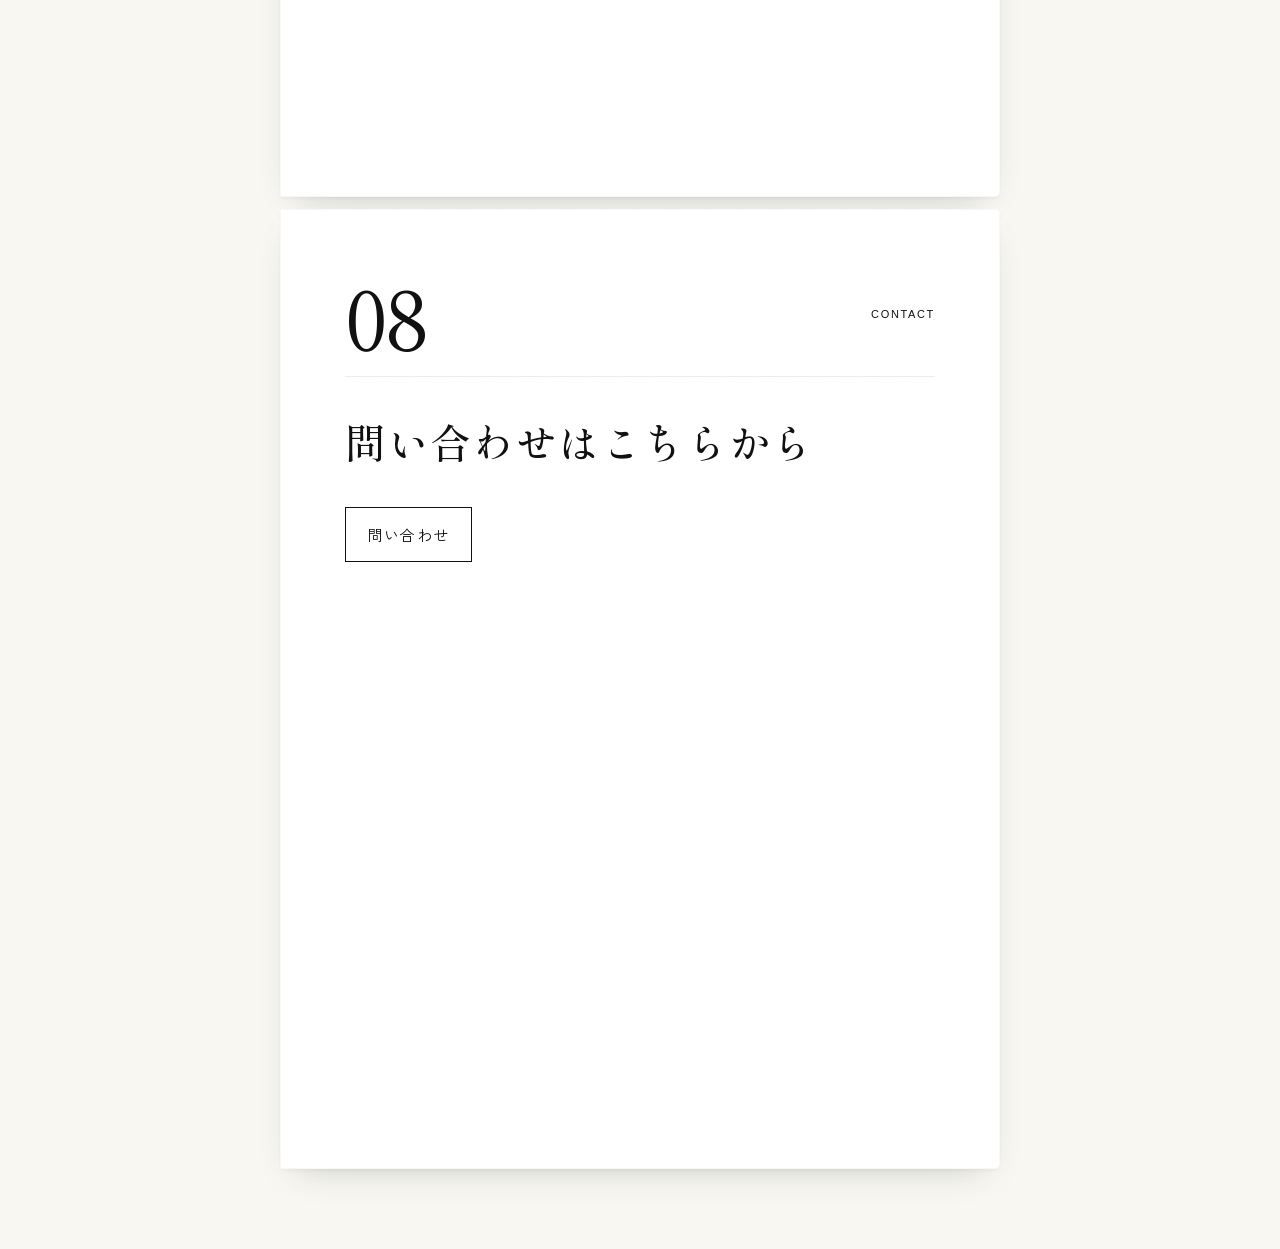
==== commit e3dcefe5: "Sync published site" ====
--- a/index.html
+++ b/index.html
@@ -34,7 +34,7 @@
       href="https://fonts.googleapis.com/css2?family=Shippori+Mincho:wght@500;600;700&family=Zen+Kaku+Gothic+New:wght@400;500;700&display=swap"
       rel="stylesheet"
     />
-    <link rel="stylesheet" href="./styles.css?v=51" />
+    <link rel="stylesheet" href="./styles.css?v=54" />
   </head>
   <body>
     <header class="site-header">
--- a/styles.css
+++ b/styles.css
@@ -440,6 +440,13 @@
 .inquiry input::placeholder, .inquiry textarea::placeholder { color: var(--muted); }
 .inquiry input:focus-visible, .inquiry textarea:focus-visible { outline: 2px solid #4b6338; outline-offset: 4px; }
 .inquiry-purpose input { width: auto; margin: 0; padding: 0; border: 0; }
+.inquiry label.inquiry-toggle { position: relative; display: flex; align-items: center; gap: 12px; min-height: 44px; margin: 4px 0 22px; cursor: pointer; }
+.inquiry label.inquiry-toggle input { position: absolute; width: 1px; height: 1px; margin: 0; padding: 0; overflow: hidden; clip: rect(0 0 0 0); border: 0; }
+.inquiry-switch { position: relative; display: block; flex: 0 0 44px; width: 44px; min-width: 44px; height: 26px; border: 1px solid var(--line); border-radius: 999px; background: #fff; }
+.inquiry-switch::after { content: ""; position: absolute; top: 2px; left: 2px; width: 20px; height: 20px; border-radius: 50%; background: var(--ink); transition: transform 160ms ease; }
+.inquiry-toggle input:checked + .inquiry-switch { background: var(--accent); border-color: #b7c96a; }
+.inquiry-toggle input:checked + .inquiry-switch::after { transform: translateX(18px); }
+.inquiry-toggle input:focus-visible + .inquiry-switch { outline: 2px solid #4b6338; outline-offset: 4px; }
 .inquiry textarea { min-height: 160px; padding: 12px; border: 1px solid var(--line); resize: vertical; }
 .inquiry-submit { margin-top: 8px; padding: 10px 22px; border: 1px solid var(--ink); background: transparent; font-size: 14px; }
 .inquiry-submit:hover { background: var(--accent); }
@@ -503,7 +510,7 @@
   position: relative;
   inset: auto;
   display: block;
-  width: min(100%, 560px);
+  width: min(100%, 720px);
   height: auto;
   padding: 0;
   overflow: visible;
